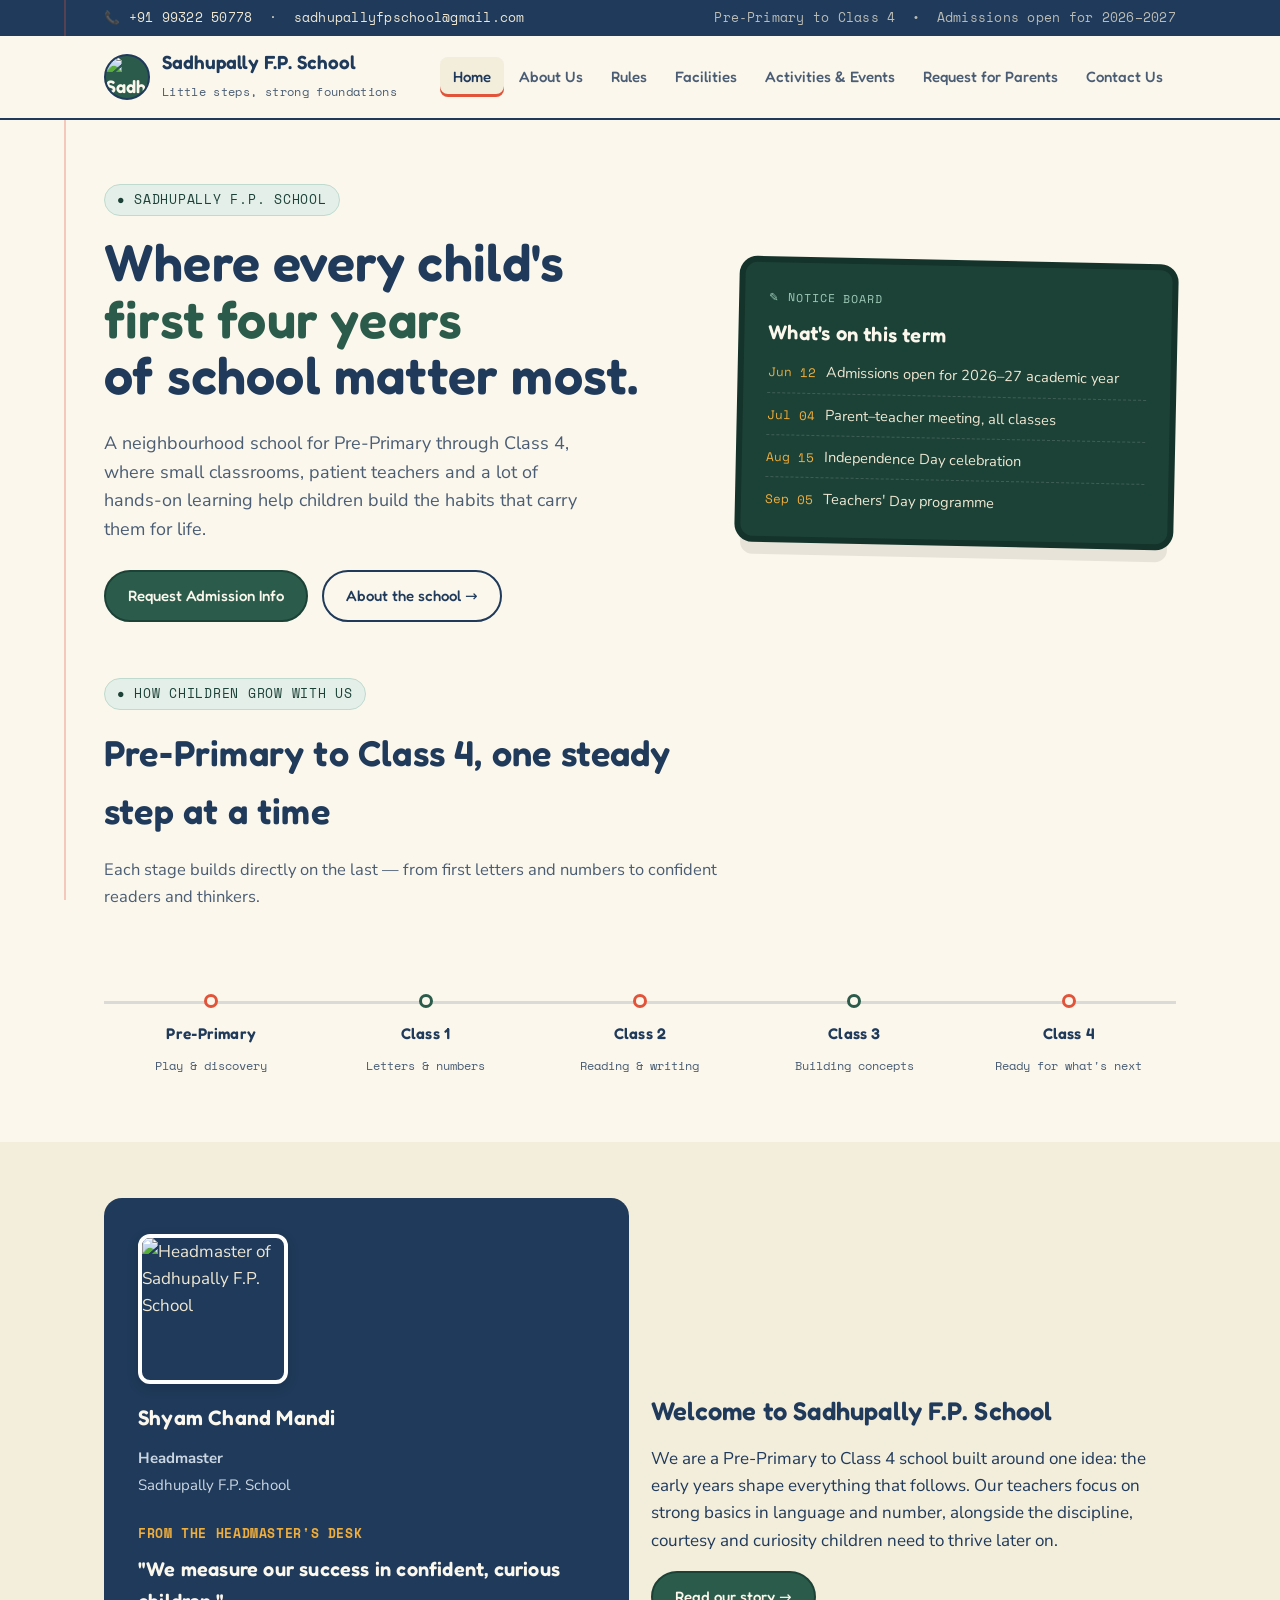
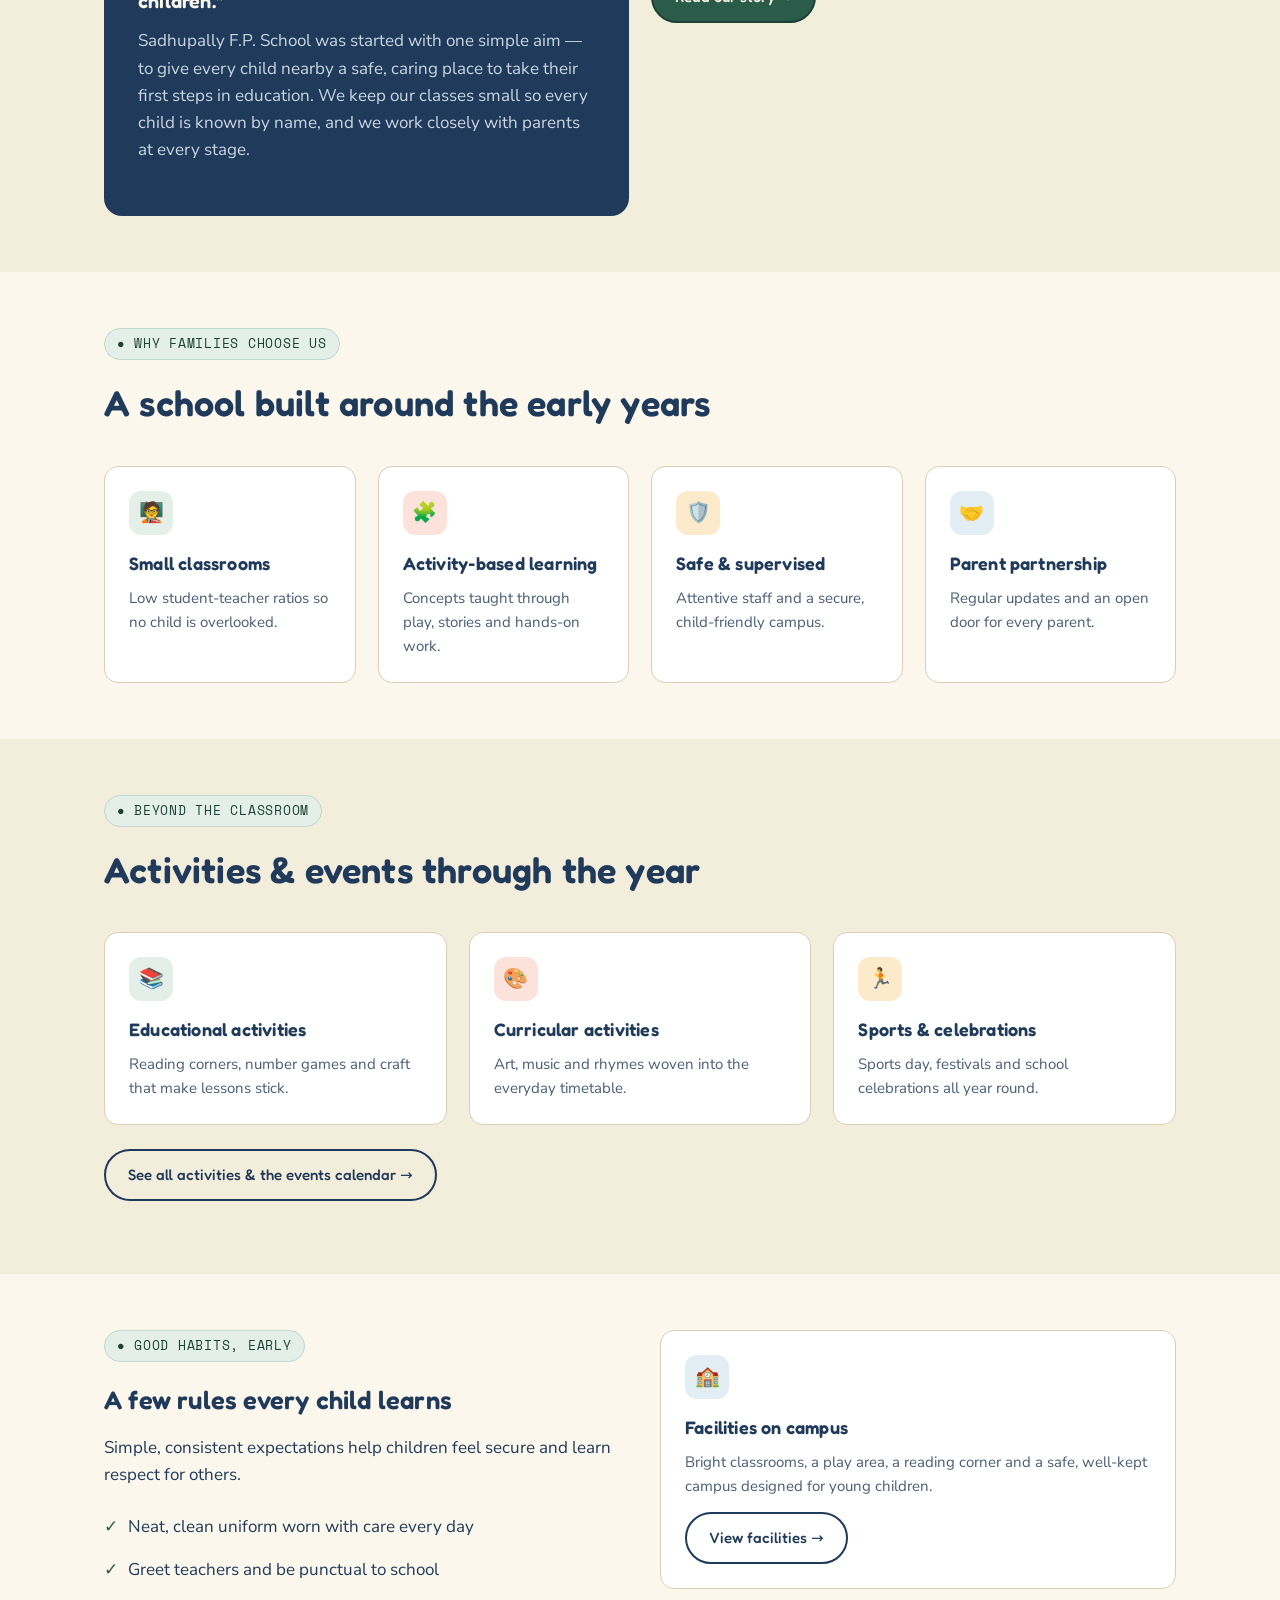
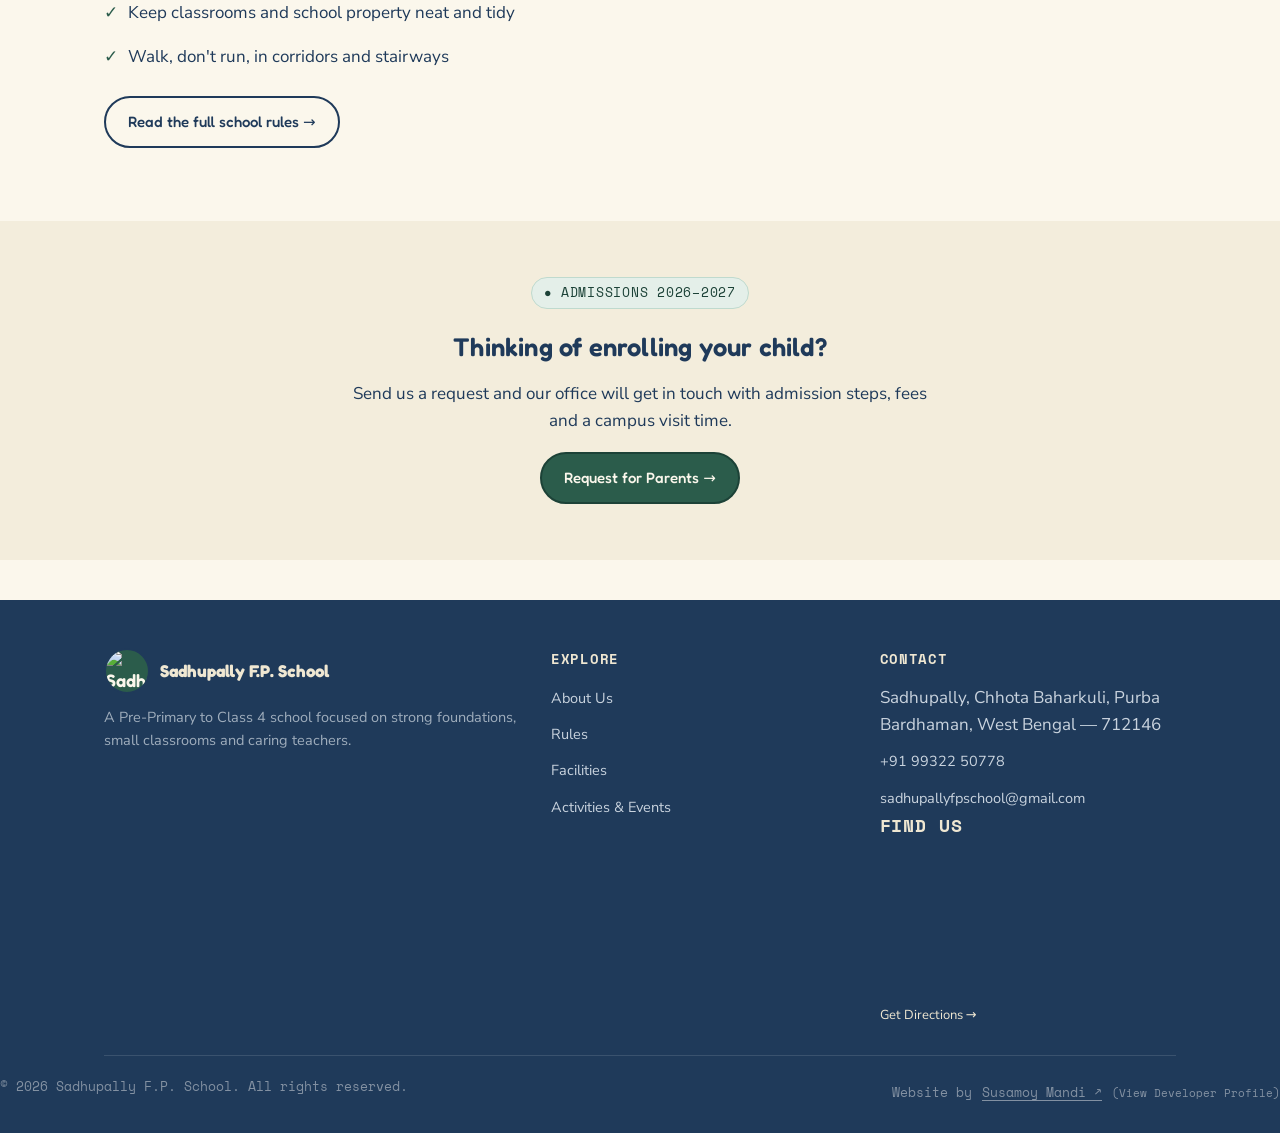
==== index.html @ 1f47fc28 "Update index.html" ====
<!DOCTYPE html>
<html lang="en">
<head>
<meta charset="UTF-8">
<meta name="viewport" content="width=device-width, initial-scale=1.0">
<title>Sadhupally F.P. School — Home</title>
<link rel="icon" href="pic\logo1.jpg" type="image/x-icon">
<meta name="description" content="Sadhupally F.P. School — Pre-Primary to Class 4. A caring neighbourhood school building strong foundations.">
<link rel="preconnect" href="https://fonts.googleapis.com">
<link href="https://fonts.googleapis.com/css2?family=Fredoka:wght@500;600;700&family=Nunito+Sans:wght@400;600;700;800&family=Space+Mono&display=swap" rel="stylesheet">
<link rel="stylesheet" href="style.css">
</head>
<body>

<div class="topbar">
  <div class="container">
    <div>
      <a href="tel:+919932250778">📞 +91 99322 50778</a> &nbsp;·&nbsp;
      <a href="mailto:sadhupallyfpschool@gmail.com">sadhupallyfpschool@gmail.com</a>
    </div>
    <div class="topbar__motto">Pre‑Primary to Class 4 &nbsp;•&nbsp; Admissions open for 2026–2027</div>
  </div>
</div>

<header class="site-header">
  <div class="container">
    <a class="brand" href="index.html">
      <img src="https://i.ibb.co/7cHHKj4/logo1.jpg" alt="Sadhupally F.P. School Logo" class="brand__mark">
      <span>
        <span class="brand__name">Sadhupally F.P. School</span><br>
        <span class="brand__tag">Little steps, strong foundations</span>
      </span>
    </a>
    
<button
  class="nav-toggle"
  aria-label="Toggle menu"
  aria-expanded="false"
  aria-controls="main-nav"
  type="button"
>
  <span></span>
</button>

<nav class="nav" id="main-nav">
  <a href="index.html">Home</a>
  <a href="about.html">About Us</a>
  <a href="rules.html">Rules</a>
  <a href="facilities.html">Facilities</a>
  <a href="activities.html">Activities &amp; Events</a>
  <a href="request.html">Request for Parents</a>
  <a href="contact.html">Contact Us</a>
</nav>

  </div>
</header>

<main>

  <!-- HERO -->
  <section class="hero">
    <div class="container">
      <div>
        <span class="eyebrow">● Sadhupally F.P. School</span>
        <h1>Where every child's<br><em>first four years</em><br>of school matter most.</h1>
        <p class="hero__lede">A neighbourhood school for Pre‑Primary through Class 4, where small classrooms, patient teachers and a lot of hands‑on learning help children build the habits that carry them for life.</p>
        <div class="hero__cta">
          <a class="btn btn-primary" href="request.html">Request Admission Info</a>
          <a class="btn btn-ghost" href="about.html">About the school →</a>
        </div>
      </div>

      <!-- notice board -->
      <div class="hero__board">
        <div class="hero__board__label">✎ Notice Board</div>
        <h3>What's on this term</h3>
        <ul>
          <li><span class="chalk-date">Jun 12</span> Admissions open for 2026–27 academic year</li>
          <li><span class="chalk-date">Jul 04</span> Parent–teacher meeting, all classes</li>
          <li><span class="chalk-date">Aug 15</span> Independence Day celebration</li>
          <li><span class="chalk-date">Sep 05</span> Teachers' Day programme</li>
        </ul>
      </div>
    </div>
  </section>

  <!-- GROWTH PATH -->
  <section class="section" style="padding-top:0;">
    <div class="container">
      <div class="section-head">
        <span class="eyebrow">● How children grow with us</span>
        <h2>Pre‑Primary to Class 4, one steady step at a time</h2>
        <p>Each stage builds directly on the last — from first letters and numbers to confident readers and thinkers.</p>
      </div>
      <div class="growth">
        <div class="growth__rule">
          <div class="growth__stop">
            <div class="growth__mark"></div>
            <h4>Pre‑Primary</h4>
            <span>Play &amp; discovery</span>
          </div>
          <div class="growth__stop">
            <div class="growth__mark"></div>
            <h4>Class 1</h4>
            <span>Letters &amp; numbers</span>
          </div>
          <div class="growth__stop">
            <div class="growth__mark"></div>
            <h4>Class 2</h4>
            <span>Reading &amp; writing</span>
          </div>
          <div class="growth__stop">
            <div class="growth__mark"></div>
            <h4>Class 3</h4>
            <span>Building concepts</span>
          </div>
          <div class="growth__stop">
            <div class="growth__mark"></div>
            <h4>Class 4</h4>
            <span>Ready for what's next</span>
          </div>
        </div>
      </div>
    </div>
  </section>

  
<!-- PRINCIPAL / WELCOME QUOTE -->
<section class="section section-alt">
  <div class="container grid grid-2" style="align-items: center;">

    <!-- HEADMASTER'S DESK -->
    <div class="quote-block">

      <img
        src="pic\headmaster.jpeg"
        alt="Headmaster of Sadhupally F.P. School"
        class="headmaster-photo"
      >

      <div class="headmaster-contact">
        <h3 class="headmaster-name">
          Shyam Chand Mandi
        </h3>

        <p>
          <strong>Headmaster</strong><br>
          Sadhupally F.P. School
        </p>

        <!-- <p>
          <strong>Phone:</strong>
          <a href="tel:+919876543210">
            +91 98765 43210
          </a>
        </p> -->
      </div>

      <span class="role">From the Headmaster's Desk</span>

      <h3>
        "We measure our success in confident, curious children."
      </h3>

      <p>
        Sadhupally F.P. School was started with one simple aim —
        to give every child nearby a safe, caring place to take their
        first steps in education. We keep our classes small so every
        child is known by name, and we work closely with parents at
        every stage.
      </p>

    </div>

    <!-- WELCOME SECTION -->
    <div>
      <h2>Welcome to Sadhupally F.P. School</h2>

      <p>
        We are a Pre-Primary to Class 4 school built around one idea:
        the early years shape everything that follows. Our teachers
        focus on strong basics in language and number, alongside the
        discipline, courtesy and curiosity children need to thrive
        later on.
      </p>

      <a class="btn btn-primary" href="about.html">
        Read our story →
      </a>
    </div>

  </div>
</section>


  <!-- QUICK FEATURES -->
  <section class="section">
    <div class="container">
      <div class="section-head">
        <span class="eyebrow">● Why families choose us</span>
        <h2>A school built around the early years</h2>
      </div>
      <div class="grid grid-4">
        <div class="card tone-chalk">
          <div class="card__icon">🧑‍🏫</div>
          <h3>Small classrooms</h3>
          <p>Low student‑teacher ratios so no child is overlooked.</p>
        </div>
        <div class="card tone-coral">
          <div class="card__icon">🧩</div>
          <h3>Activity‑based learning</h3>
          <p>Concepts taught through play, stories and hands‑on work.</p>
        </div>
        <div class="card tone-sun">
          <div class="card__icon">🛡️</div>
          <h3>Safe &amp; supervised</h3>
          <p>Attentive staff and a secure, child‑friendly campus.</p>
        </div>
        <div class="card tone-sky">
          <div class="card__icon">🤝</div>
          <h3>Parent partnership</h3>
          <p>Regular updates and an open door for every parent.</p>
        </div>
      </div>
    </div>
  </section>

  <!-- ACTIVITIES PREVIEW -->
  <section class="section section-alt">
    <div class="container">
      <div class="section-head">
        <span class="eyebrow">● Beyond the classroom</span>
        <h2>Activities &amp; events through the year</h2>
      </div>
      <div class="grid grid-3">
        <div class="card tone-chalk">
          <div class="card__icon">📚</div>
          <h3>Educational activities</h3>
          <p>Reading corners, number games and craft that make lessons stick.</p>
        </div>
        <div class="card tone-coral">
          <div class="card__icon">🎨</div>
          <h3>Curricular activities</h3>
          <p>Art, music and rhymes woven into the everyday timetable.</p>
        </div>
        <div class="card tone-sun">
          <div class="card__icon">🏃</div>
          <h3>Sports &amp; celebrations</h3>
          <p>Sports day, festivals and school celebrations all year round.</p>
        </div>
      </div>
      <p style="margin-top:24px;"><a class="btn btn-ghost" href="activities.html">See all activities &amp; the events calendar →</a></p>
    </div>
  </section>

  <!-- RULES PREVIEW -->
  <section class="section">
    <div class="container grid grid-2" style="align-items:flex-start; gap:40px;">
      <div>
        <span class="eyebrow">● Good habits, early</span>
        <h2>A few rules every child learns</h2>
        <p>Simple, consistent expectations help children feel secure and learn respect for others.</p>
        <ul class="check-list">
          <li>Neat, clean uniform worn with care every day</li>
          <li>Greet teachers and be punctual to school</li>
          <li>Keep classrooms and school property neat and tidy</li>
          <li>Walk, don't run, in corridors and stairways</li>
        </ul>
        <p style="margin-top:18px;"><a class="btn btn-ghost" href="rules.html">Read the full school rules →</a></p>
      </div>
      <div class="card tone-sky">
        <div class="card__icon">🏫</div>
        <h3>Facilities on campus</h3>
        <p>Bright classrooms, a play area, a reading corner and a safe, well‑kept campus designed for young children.</p>
        <p style="margin-top:14px;"><a class="btn btn-ghost" href="facilities.html">View facilities →</a></p>
      </div>
    </div>
  </section>

  <!-- CTA -->
  <section class="section section-alt">
    <div class="container text-center" style="max-width:640px;">
      <span class="eyebrow">● Admissions 2026–2027</span>
      <h2>Thinking of enrolling your child?</h2>
      <p>Send us a request and our office will get in touch with admission steps, fees and a campus visit time.</p>
      <a class="btn btn-primary" href="request.html">Request for Parents →</a>
    </div>
  </section>

</main>

<footer class="site-footer">
  <div class="container">
    <div class="footer-grid">
      <div>
        <div class="footer-brand">
          <!-- <span class="brand__mark" style="background:#EFE7D2; color:var(--ink);">SF</span> -->
          <img src="https://i.ibb.co/7cHHKj4/logo1.jpg" alt="Sadhupally F.P. School Logo" class="brand__mark">
          <strong style="color:#EFE7D2; font-family:var(--font-display);">Sadhupally F.P. School</strong>
        </div>
        <p>A Pre‑Primary to Class 4 school focused on strong foundations, small classrooms and caring teachers.</p>
      </div>
      <div>
        <h4>Explore</h4>
        <ul>
          <li><a href="about.html">About Us</a></li>
          <li><a href="rules.html">Rules</a></li>
          <li><a href="facilities.html">Facilities</a></li>
          <li><a href="activities.html">Activities &amp; Events</a></li>
        </ul>
      </div>
      <div>
        <h4>Contact</h4>
        <ul>
          <li>Sadhupally, Chhota Baharkuli, Purba Bardhaman, West Bengal — 712146</li>
          <li><a href="tel:+919932250778">+91 99322 50778</a></li>
          <li><a href="mailto:sadhupallyfpschool@gmail.com">sadhupallyfpschool@gmail.com</a></li>
        </ul>
        <!-- SMALL MAP BESIDE CONTACT -->
      <div class="footer-map">
        <h4>Find Us</h4>

        <a
          href="https://www.google.com/maps/search/?api=1&query=Sadhupally%20F.P.%20School%2C%20West%20Bengal%20712146"
          target="_blank"
          rel="noopener noreferrer"
          aria-label="Find Sadhupally F.P. School on Google Maps"
        >
          <iframe
            src="https://maps.google.com/maps?q=Sadhupally%20F.P.%20School%2C%20West%20Bengal%20712146&z=14&output=embed"
            title="Sadhupally F.P. School Map"
            loading="lazy"
            referrerpolicy="no-referrer-when-downgrade">
          </iframe>
        </a>

        <a
          class="map-link"
          href="https://www.google.com/maps/search/?api=1&query=Sadhupally%20F.P.%20School%2C%20West%20Bengal%20712146"
          target="_blank"
          rel="noopener noreferrer">
          Get Directions →
        </a>
      </div>

    </div>
      </div>
    </div>
    <div class="footer-bottom">
  <span>© 2026 Sadhupally F.P. School. All rights reserved.</span>
  <span>
    Website by
    <a href="https://g.dev/susamoymandi"
       target="_blank"
       rel="noopener noreferrer">
      Susamoy Mandi ↗
    </a>
    <small>(View Developer Profile)</small>
  </span>
</div>
  </div>
</footer>

<script src="script.js"></script>
</body>
</html>
---- style.css ----
/* ============================================================
   SADHUPALLY F.P. SCHOOL — design tokens
   Concept: the school exercise book. Warm paper, red margin
   rule, fountain-pen ink navy, chalkboard green for emphasis,
   pencil-crayon accents (coral / sunshine / sky) used sparingly
   like a teacher's markings on a page.
   ============================================================ */

:root{
  --paper:      #FBF7EC;
  --paper-2:    #F3EDDC;
  --ink:        #1F3A5A;
  --ink-soft:   #4A5D74;
  --chalk:      #2B5C4B;
  --chalk-dark: #1C4237;
  --coral:      #E2543A;
  --sun:        #F0AE3C;
  --sky:        #6FA9C7;
  --line:       #D8CFB6;
  --white:      #FFFFFF;

  --font-display: 'Fredoka', system-ui, sans-serif;
  --font-body:    'Nunito Sans', system-ui, sans-serif;
  --font-mono:    'Space Mono', 'Courier New', monospace;

  --radius: 14px;
  --margin-rule: 64px; /* red margin line offset, desktop */
  --max: 1120px;
}

*{ box-sizing:border-box; }
html{ scroll-behavior:smooth; }
body{
  margin:0;
  background:var(--paper);
  color:var(--ink);
  font-family:var(--font-body);
  font-size:17px;
  line-height:1.6;
  -webkit-font-smoothing:antialiased;
}
img{ max-width:100%; display:block; }
a{ color:inherit; text-decoration:none; }
ul{ margin:0; padding:0; list-style:none; }
h1,h2,h3,h4{
  font-family:var(--font-display);
  font-weight:600;
  color:var(--ink);
  margin:0 0 .5em;
  letter-spacing:.2px;
}
p{ margin:0 0 1em; }
.container{
  max-width:var(--max);
  margin:0 auto;
  padding:0 24px;
}

/* focus visibility */
a:focus-visible, button:focus-visible, input:focus-visible, textarea:focus-visible, select:focus-visible{
  outline:3px solid var(--sun);
  outline-offset:2px;
}

@media (prefers-reduced-motion: reduce){
  *{ animation-duration:.001ms !important; transition-duration:.001ms !important; scroll-behavior:auto !important; }
}

/* ============================================================
   Notebook page texture — faint ruled lines + red margin rule.
   Applied to <body> so it runs the full page height.
   ============================================================ */
body{
  background-image:
    linear-gradient(var(--paper) 0, var(--paper) 100%),
    repeating-linear-gradient(
      to bottom,
      transparent 0,
      transparent 37px,
      rgba(31,58,90,.055) 38px
    );
  background-attachment:fixed;
}
body::before{
  content:"";
  position:fixed;
  top:0; bottom:0;
  left:var(--margin-rule);
  width:1.5px;
  background:rgba(226,84,58,.28);
  z-index:0;
  pointer-events:none;
}
@media (max-width:720px){
  body::before{ display:none; }
}

/* ============================================================
   Topbar + Header
   ============================================================ */
.topbar{
  background:var(--ink);
  color:#EFE7D2;
  font-family:var(--font-mono);
  font-size:12.5px;
  letter-spacing:.02em;
}
.topbar .container{
  display:flex;
  justify-content:space-between;
  align-items:center;
  padding-top:8px;
  padding-bottom:8px;
  flex-wrap:wrap;
  gap:6px;
}
.topbar a{ color:#EFE7D2; }
.topbar a:hover{ color:var(--sun); }
.topbar__motto{ opacity:.75; }

.site-header{
  background:var(--paper);
  border-bottom:2px solid var(--ink);
  position:sticky;
  top:0;
  z-index:50;
}
.site-header .container{
  display:flex;
  align-items:center;
  justify-content:space-between;
  padding-top:14px;
  padding-bottom:14px;
}
.brand{
  display:flex;
  align-items:center;
  gap:12px;
}
.brand__mark{
  width:46px; height:46px;
  border-radius:50%;
  background:var(--chalk);
  color:var(--paper);
  display:flex;
  align-items:center;
  justify-content:center;
  font-family:var(--font-display);
  font-weight:600;
  font-size:18px;
  flex-shrink:0;
  border:2px solid var(--ink);
}
.brand__name{
  font-family:var(--font-display);
  font-weight:600;
  font-size:19px;
  line-height:1.1;
  color:var(--ink);
}
.brand__tag{
  font-family:var(--font-mono);
  font-size:11.5px;
  color:var(--ink-soft);
  letter-spacing:.03em;
}

.nav{
  display:flex;
  align-items:center;
  gap:2px;
}
.nav a{
  font-family:var(--font-display);
  font-size:15px;
  font-weight:500;
  padding:8px 13px;
  border-radius:8px;
  color:var(--ink-soft);
}
.nav a:hover{ background:var(--paper-2); color:var(--ink); }
.nav a.is-active{
  color:var(--ink);
  background:var(--paper-2);
  box-shadow:inset 0 -3px 0 var(--coral);
}

.nav-toggle{
  display:none;
  background:none;
  border:2px solid var(--ink);
  border-radius:8px;
  width:42px; height:38px;
  cursor:pointer;
  position:relative;
}
.nav-toggle span, .nav-toggle span::before, .nav-toggle span::after{
  content:"";
  position:absolute;
  left:9px; right:9px;
  height:2px;
  background:var(--ink);
}
.nav-toggle span{ top:18px; }
.nav-toggle span::before{ top:-7px; }
.nav-toggle span::after{ top:7px; }

@media (max-width:960px){
  .nav-toggle{ display:block; }
  .nav{
    display:none;
    position:absolute;
    top:100%; left:0; right:0;
    background:var(--paper);
    border-bottom:2px solid var(--ink);
    flex-direction:column;
    align-items:stretch;
    padding:8px 20px 16px;
  }
  .nav.open{ display:flex; }
  .nav a{ padding:12px 8px; border-bottom:1px dashed var(--line); border-radius:0; }
  .nav a.is-active{ box-shadow:none; border-left:4px solid var(--coral); padding-left:10px; }
}

/* ============================================================
   Buttons
   ============================================================ */
.btn{
  display:inline-flex;
  align-items:center;
  gap:8px;
  font-family:var(--font-display);
  font-weight:500;
  font-size:15px;
  padding:12px 22px;
  border-radius:999px;
  border:2px solid var(--ink);
  cursor:pointer;
  transition:transform .15s ease;
}
.btn:hover{ transform:translateY(-2px); }
.btn-primary{ background:var(--chalk); color:var(--paper); border-color:var(--chalk-dark); }
.btn-primary:hover{ background:var(--chalk-dark); }
.btn-ghost{ background:transparent; color:var(--ink); }
.btn-ghost:hover{ background:var(--paper-2); }
.btn-coral{ background:var(--coral); color:var(--white); border-color:#B93F29; }

/* ============================================================
   Hero
   ============================================================ */
.hero{
  position:relative;
  padding:64px 0 56px;
  overflow:hidden;
}
.hero .container{
  display:grid;
  grid-template-columns:1.15fr .85fr;
  gap:40px;
  align-items:center;
  position:relative;
  z-index:1;
}
.eyebrow{
  display:inline-flex;
  align-items:center;
  gap:8px;
  font-family:var(--font-mono);
  font-size:12.5px;
  letter-spacing:.06em;
  text-transform:uppercase;
  color:var(--chalk-dark);
  background:#E4EFE9;
  border:1px solid #BFDACE;
  padding:5px 12px;
  border-radius:999px;
  margin-bottom:18px;
}
.hero h1{
  font-size:clamp(32px, 4.4vw, 52px);
  line-height:1.08;
}
.hero h1 em{
  font-style:normal;
  color:var(--chalk);
  position:relative;
}
.hero__lede{
  font-size:18px;
  color:var(--ink-soft);
  max-width:46ch;
}
.hero__cta{ display:flex; gap:14px; margin-top:26px; flex-wrap:wrap; }

.hero__board{
  background:var(--chalk-dark);
  border-radius:18px;
  padding:26px 24px;
  color:#EFE7D2;
  border:6px solid #14332A;
  box-shadow:0 18px 0 -6px rgba(0,0,0,.08);
  transform:rotate(1.2deg);
}
.hero__board__label{
  font-family:var(--font-mono);
  font-size:11.5px;
  letter-spacing:.08em;
  text-transform:uppercase;
  color:#9FC9B7;
  margin-bottom:10px;
}
.hero__board h3{
  color:#FBF7EC;
  font-size:20px;
  margin-bottom:12px;
}
.hero__board ul{ display:flex; flex-direction:column; gap:10px; }
.hero__board li{
  display:flex;
  gap:10px;
  font-size:14.5px;
  align-items:baseline;
  border-bottom:1px dashed rgba(255,255,255,.15);
  padding-bottom:8px;
}
.hero__board li:last-child{ border-bottom:none; padding-bottom:0; }
.hero__board .chalk-date{
  font-family:var(--font-mono);
  color:var(--sun);
  flex-shrink:0;
  font-size:12.5px;
}

@media (max-width:860px){
  .hero .container{ grid-template-columns:1fr; }
  .hero__board{ transform:none; }
}

/* ============================================================
   Section scaffolding
   ============================================================ */
.section{ padding:56px 0; }
.section-alt{ background:var(--paper-2); }
.section-head{ max-width:640px; margin-bottom:34px; }
.section-head .eyebrow{ margin-bottom:14px; }
.section-head h2{ font-size:clamp(26px,3vw,36px); }
.section-head p{ color:var(--ink-soft); font-size:16.5px; }

/* Page header (interior pages) */
.page-hero{
  padding:44px 0 36px;
  border-bottom:1px dashed var(--line);
}
.page-hero .eyebrow{ margin-bottom:12px; }
.page-hero h1{ font-size:clamp(28px,4vw,42px); }
.page-hero p{ color:var(--ink-soft); max-width:60ch; font-size:17px; }
.breadcrumb{
  font-family:var(--font-mono);
  font-size:12px;
  color:var(--ink-soft);
  margin-bottom:14px;
}
.breadcrumb a{ color:var(--chalk-dark); }

/* ============================================================
   Cards / grids
   ============================================================ */
.grid{ display:grid; gap:22px; }
.grid-3{ grid-template-columns:repeat(3,1fr); }
.grid-2{ grid-template-columns:repeat(2,1fr); }
.grid-4{ grid-template-columns:repeat(4,1fr); }
@media (max-width:860px){
  .grid-3, .grid-4{ grid-template-columns:repeat(2,1fr); }
}
@media (max-width:600px){
  .grid-2, .grid-3, .grid-4{ grid-template-columns:1fr; }
}

.card{
  background:var(--white);
  border:1.5px solid var(--line);
  border-radius:var(--radius);
  padding:24px;
  transition:transform .18s ease, box-shadow .18s ease;
}
.card:hover{ transform:translateY(-4px); box-shadow:0 14px 26px -18px rgba(31,58,90,.4); }
.card__icon{
  width:44px; height:44px;
  border-radius:12px;
  display:flex; align-items:center; justify-content:center;
  margin-bottom:14px;
  font-size:20px;
}
.card h3{ font-size:18px; margin-bottom:8px; }
.card p{ color:var(--ink-soft); font-size:15px; margin-bottom:0; }

.tone-chalk .card__icon{ background:#E4EFE9; }
.tone-coral .card__icon{ background:#FBE3DC; }
.tone-sun .card__icon{ background:#FCEACB; }
.tone-sky .card__icon{ background:#E2EEF3; }

/* ============================================================
   Growth path — signature homepage element.
   A left-to-right progression: Pre-Primary -> Class 1-4,
   drawn as marks on a measuring wall (real content: the
   school's actual age groups, not a generic numbered step).
   ============================================================ */
.growth{
  position:relative;
  padding:38px 0 8px;
}
.growth__rule{
  position:relative;
  display:grid;
  grid-template-columns:repeat(5,1fr);
  gap:0;
}
.growth__rule::before{
  content:"";
  position:absolute;
  left:0; right:0; top:19px;
  height:3px;
  background:var(--ink);
  opacity:.15;
}
.growth__stop{
  position:relative;
  text-align:center;
  padding-top:0;
}
.growth__mark{
  width:14px; height:14px;
  border-radius:50%;
  background:var(--paper);
  border:3px solid var(--chalk);
  margin:12px auto 14px;
  position:relative;
  z-index:1;
}
.growth__stop:nth-child(odd) .growth__mark{ border-color:var(--coral); }
.growth__stop h4{
  font-size:15.5px;
  margin-bottom:4px;
}
.growth__stop span{
  font-family:var(--font-mono);
  font-size:12px;
  color:var(--ink-soft);
}
@media (max-width:760px){
  .growth__rule{ grid-template-columns:1fr; gap:22px; }
  .growth__rule::before{ left:19px; right:auto; top:0; bottom:0; width:3px; height:auto; }
  .growth__stop{ text-align:left; padding-left:44px; }
  .growth__mark{ position:absolute; left:13px; top:2px; margin:0; }
}

/* ============================================================
   Notice / list styles (rules page etc.)
   ============================================================ */
.rule-list{ counter-reset:rule; display:flex; flex-direction:column; gap:0; }
.rule-list li{
  counter-increment:rule;
  display:flex;
  gap:16px;
  padding:16px 0;
  border-bottom:1px dashed var(--line);
  align-items:flex-start;
}
.rule-list li:first-child{ padding-top:0; }
.rule-list li::before{
  content:counter(rule);
  font-family:var(--font-mono);
  font-weight:700;
  color:var(--coral);
  background:#FBE3DC;
  width:30px; height:30px;
  border-radius:8px;
  display:flex; align-items:center; justify-content:center;
  flex-shrink:0;
  font-size:14px;
}
.rule-list p{ margin:0; padding-top:3px; }

.check-list li{
  display:flex; gap:10px; padding:8px 0; align-items:flex-start;
}
.check-list li::before{
  content:"✓";
  color:var(--chalk);
  font-weight:700;
  flex-shrink:0;
}

/* ============================================================
   Quote / principal desk block
   ============================================================ */
.quote-block{
  background:var(--ink);
  color:#EFE7D2;
  border-radius:18px;
  padding:36px 34px;
  position:relative;
}
.quote-block h3{ color:#FBF7EC; }
.quote-block p{ color:#CBD6E2; }
.quote-block .role{
  font-family:var(--font-mono);
  font-size:12.5px;
  color:var(--sun);
  letter-spacing:.05em;
  text-transform:uppercase;
}

/* ============================================================
   Facilities gallery — "photo corner" tiles
   ============================================================ */
.tile{
  border:1.5px solid var(--line);
  background:var(--white);
  border-radius:12px;
  padding:10px 10px 14px;
}
.tile__img{
  aspect-ratio:4/3;
  border-radius:8px;
  display:flex; align-items:center; justify-content:center;
  font-size:30px;
  margin-bottom:10px;
}
.tile h4{ font-size:15px; margin:0 0 2px; padding:0 4px; }
.tile p{ font-size:13.5px; color:var(--ink-soft); margin:0; padding:0 4px; }

/* ============================================================
   Forms (Request for Parents / Contact)
   ============================================================ */
.form-card{
  background:var(--white);
  border:1.5px solid var(--line);
  border-radius:var(--radius);
  padding:30px;
}
.form-row{ display:grid; grid-template-columns:1fr 1fr; gap:16px; }
@media (max-width:600px){ .form-row{ grid-template-columns:1fr; } }
label{
  display:block;
  font-family:var(--font-mono);
  font-size:12.5px;
  text-transform:uppercase;
  letter-spacing:.04em;
  color:var(--ink-soft);
  margin-bottom:6px;
  margin-top:16px;
}
input, select, textarea{
  width:100%;
  font-family:var(--font-body);
  font-size:15.5px;
  padding:11px 13px;
  border:1.5px solid var(--line);
  border-radius:10px;
  background:var(--paper);
  color:var(--ink);
}
input:focus, select:focus, textarea:focus{ border-color:var(--chalk); }
textarea{ resize:vertical; min-height:110px; }
.form-note{
  font-size:13px;
  color:var(--ink-soft);
  margin-top:16px;
}
.form-success{
  display:none;
  background:#E4EFE9;
  border:1.5px solid #BFDACE;
  color:var(--chalk-dark);
  padding:14px 16px;
  border-radius:10px;
  font-size:14.5px;
  margin-top:18px;
}
.form-success.is-visible{ display:block; }

/* ============================================================
   Contact strip / info cards
   ============================================================ */
.info-strip{ display:grid; grid-template-columns:repeat(3,1fr); gap:20px; }
@media (max-width:760px){ .info-strip{ grid-template-columns:1fr; } }
.info-strip .card{ text-align:left; }

.map-frame{
  border-radius:var(--radius);
  overflow:hidden;
  border:1.5px solid var(--line);
  height:340px;
}
.map-frame iframe{ width:100%; height:100%; border:0; }

/* ============================================================
   Footer
   ============================================================ */
.site-footer{
  background:var(--ink);
  color:#C9D3DE;
  padding:48px 0 24px;
  margin-top:40px;
}
.site-footer a:hover{ color:var(--sun); }
.footer-grid{
  display:grid;
  grid-template-columns:1.4fr 1fr 1fr;
  gap:32px;
  padding-bottom:28px;
  border-bottom:1px solid rgba(255,255,255,.12);
}
@media (max-width:760px){ .footer-grid{ grid-template-columns:1fr; } }
.footer-grid h4{
  color:#EFE7D2;
  font-size:14px;
  font-family:var(--font-mono);
  text-transform:uppercase;
  letter-spacing:.05em;
  margin-bottom:14px;
}
.footer-grid p{ color:#9FADBC; font-size:14.5px; }
.footer-grid ul{ display:flex; flex-direction:column; gap:9px; }
.footer-grid li a{ font-size:14.5px; color:#C9D3DE; }
.footer-brand{ display:flex; align-items:center; gap:10px; margin-bottom:12px; }
.footer-bottom{
  padding-top:20px;
  display:flex;
  justify-content:space-between;
  flex-wrap:wrap;
  gap:8px;
  font-size:13px;
  color:#8391A2;
  font-family:var(--font-mono);
}

/* Utility */
.mt-0{ margin-top:0; }
.text-center{ text-align:center; margin-left:auto; margin-right:auto; }

/* headmaster*/

/* HEADMASTER PHOTO */
.headmaster-photo {
  width: 130px;
  height: 130px;
  object-fit: cover;
  object-position: center;
  border-radius: 50%;
  border: 4px solid #ffffff;
  box-shadow: 0 4px 12px rgba(0, 0, 0, 0.15);
  margin-bottom: 15px;
  display: block;
}

/* HEADMASTER CONTACT DETAILS */
.headmaster-contact {
  font-size: 15px;
  line-height: 1.8;
  margin-bottom: 20px;
  color: #444444;
}

.headmaster-name {
  margin: 0 0 8px;
  font-size: 21px;
  color: #173b57;
}

.headmaster-contact p {
  margin: 5px 0;
}

.headmaster-contact a {
  color: #1769aa;
  text-decoration: none;
  font-weight: 600;
}

.headmaster-contact a:hover {
  text-decoration: underline;
}

/* HEADMASTER'S DESK */
.quote-block .role {
  display: inline-block;
  margin-bottom: 10px;
  font-weight: 600;
}

.headmaster-photo {
  width: 150px;
  height: 150px;
  object-fit: cover;
  object-position: center;
  border-radius: 12px;
  border: 4px solid #ffffff;
  box-shadow: 0 4px 12px rgba(0, 0, 0, 0.15);
  margin-bottom: 15px;
  display: block;
}

/* google maps */

/* FOUR-COLUMN FOOTER */
.footer-grid-4 {
  display: grid;
  grid-template-columns: 1.15fr 0.7fr 1.3fr 1fr;
  gap: 24px;
  align-items: start;
}

/* COMPACT MAP */
.footer-map {
  margin: 0;
  padding: 0;
  border: 0;
  min-width: 0;
}

.footer-map h4 {
  color: #EFE7D2;
  margin: 0 0 12px;
  font-size: 18px;
}

.footer-map iframe {
  display: block;
  width: 100%;
  height: 145px;
  border: 0;
  border-radius: 8px;
}

/* MAP LINK */
.footer-map .map-link {
  display: inline-block;
  margin-top: 8px;
  font-size: 13px;
  color: #EFE7D2;
  text-decoration: none;
}

.footer-map .map-link:hover {
  text-decoration: underline;
}

/* TABLET */
@media (max-width: 900px) {
  .footer-grid-4 {
    grid-template-columns: repeat(2, minmax(0, 1fr));
    gap: 28px;
  }
}

/* MOBILE */
@media (max-width: 520px) {
  .footer-grid-4 {
    grid-template-columns: 1fr;
    gap: 24px;
  }

  .footer-map iframe {
    height: 180px;
  }
}



/* ========================================
   HAMBURGER MENU BUTTON
======================================== */

.nav-toggle {
  display: none;
  width: 44px;
  height: 44px;
  padding: 0;
  position: relative;
  align-items: center;
  justify-content: center;
  flex-shrink: 0;
  border: none;
  background: transparent;
  color: inherit;
  cursor: pointer;
  z-index: 1002;
}

/* THREE HAMBURGER LINES */

.nav-toggle span,
.nav-toggle span::before,
.nav-toggle span::after {
  position: absolute;
  display: block;
  width: 26px;
  height: 3px;
  background-color: currentColor;
  border-radius: 3px;
  transition:
    transform 0.35s ease,
    background-color 0.25s ease;
}

.nav-toggle span::before,
.nav-toggle span::after {
  content: "";
  left: 0;
}

.nav-toggle span::before {
  transform: translateY(-8px);
}

.nav-toggle span::after {
  transform: translateY(8px);
}

/* ANIMATE INTO CLOSE ICON */

.nav-toggle.active span {
  background-color: transparent;
}

.nav-toggle.active span::before {
  transform: rotate(45deg);
}

.nav-toggle.active span::after {
  transform: rotate(-45deg);
}

/* ========================================
   DESKTOP NAVIGATION
======================================== */

@media (min-width: 769px) {
  .site-header .nav-toggle {
    display: none !important;
  }

  .site-header .nav {
    display: flex !important;
    position: static;
    max-height: none;
    padding: 0;
    opacity: 1;
    visibility: visible;
    transform: none;
    overflow: visible;
  }
}

/* ========================================
   MOBILE HAMBURGER & NAVIGATION
======================================== */

@media (max-width: 768px) {
  .site-header {
    position: relative;
    z-index: 1000;
    overflow: visible;
  }

  .site-header .container {
    position: relative;
    overflow: visible;
  }

  .site-header .nav-toggle {
    display: inline-flex;
    visibility: visible;
    opacity: 1;
  }

  .site-header .nav {
    display: flex;
    flex-direction: column;
    gap: 0;
    position: absolute;
    top: 100%;
    left: 0;
    right: 0;
    width: 100%;
    box-sizing: border-box;
    padding: 0 20px;
    max-height: 0;
    overflow: hidden;
    background: var(--ink, #173b57);
    opacity: 0;
    visibility: hidden;
    transform: translateY(-10px);
    z-index: 1001;
    transition:
      max-height 0.4s ease,
      opacity 0.3s ease,
      transform 0.3s ease,
      padding 0.3s ease,
      visibility 0.3s ease;
  }

  .site-header .nav.open {
    max-height: 80vh;
    padding: 12px 20px;
    overflow-y: auto;
    opacity: 1;
    visibility: visible;
    transform: translateY(0);
  }

  .site-header .nav a {
    display: block;
    padding: 12px 8px;
  }
}

/* ========================================
   ACCESSIBILITY
======================================== */

@media (prefers-reduced-motion: reduce) {
  .nav-toggle span,
  .nav-toggle span::before,
  .nav-toggle span::after,
  .site-header .nav {
    transition: none !important;
  }
}


/* MOBILE: SHOW HAMBURGER, HIDE MENU UNTIL CLICKED */
@media (max-width: 768px) {
  .nav-toggle {
    display: flex;
    color: inherit;
  }

  .nav {
    display: flex;
    flex-direction: column;
    position: absolute;
    top: 100%;
    left: 0;
    right: 0;
    width: 100%;
    box-sizing: border-box;
    max-height: 0;
    padding: 0 20px;
    overflow: hidden;
    opacity: 0;
    visibility: hidden;
    transform: translateY(-10px);
    transition:
      max-height 0.4s ease,
      opacity 0.3s ease,
      transform 0.3s ease,
      padding 0.3s ease,
      visibility 0.3s ease;
    z-index: 1000;
  }

  .nav.open {
    max-height: 80vh;
    padding: 12px 20px;
    overflow-y: auto;
    opacity: 1;
    visibility: visible;
    transform: translateY(0);
  }
}


/* slider styles */

.gallery { position: relative; }

.gallery__track {
  display: flex;
  gap: 16px;
  overflow-x: auto;
  scroll-snap-type: x mandatory;
  scroll-behavior: smooth;
  scrollbar-width: none;
}
.gallery__track::-webkit-scrollbar { display: none; }

.gallery__slide {
  flex: 0 0 calc((100% - 32px) / 3);
  scroll-snap-align: start;
  margin: 0;
  border-radius: 16px;
  overflow: hidden;
  background: #fff;
  box-shadow: 0 4px 14px rgba(0, 0, 0, 0.08);
}
.gallery__slide img {
  display: block;
  width: 100%;
  aspect-ratio: 4 / 3;
  object-fit: cover;
}
.gallery__slide figcaption {
  padding: 10px 14px;
  font-weight: 700;
  font-size: 15px;
}

.gallery__btn {
  position: absolute;
  top: 50%;
  transform: translateY(-50%);
  z-index: 2;
  width: 42px;
  height: 42px;
  border: 0;
  border-radius: 50%;
  background: #fff;
  color: #222;
  font-size: 26px;
  line-height: 1;
  cursor: pointer;
  box-shadow: 0 2px 10px rgba(0, 0, 0, 0.2);
}
.gallery__btn--prev { left: -10px; }
.gallery__btn--next { right: -10px; }
.gallery__btn:hover { background: #f4f4f4; }

@media (max-width: 900px) {
  .gallery__slide { flex-basis: calc((100% - 16px) / 2); }
}
@media (max-width: 600px) {
  .gallery__slide { flex-basis: 100%; }
  .gallery__btn--prev { left: 4px; }
  .gallery__btn--next { right: 4px; }
}

/* footer credit*/

.footer-bottom a {
  display: inline-block;
  padding: 6px 2px;
  color: inherit;
  text-decoration: underline;
  text-underline-offset: 3px;
}
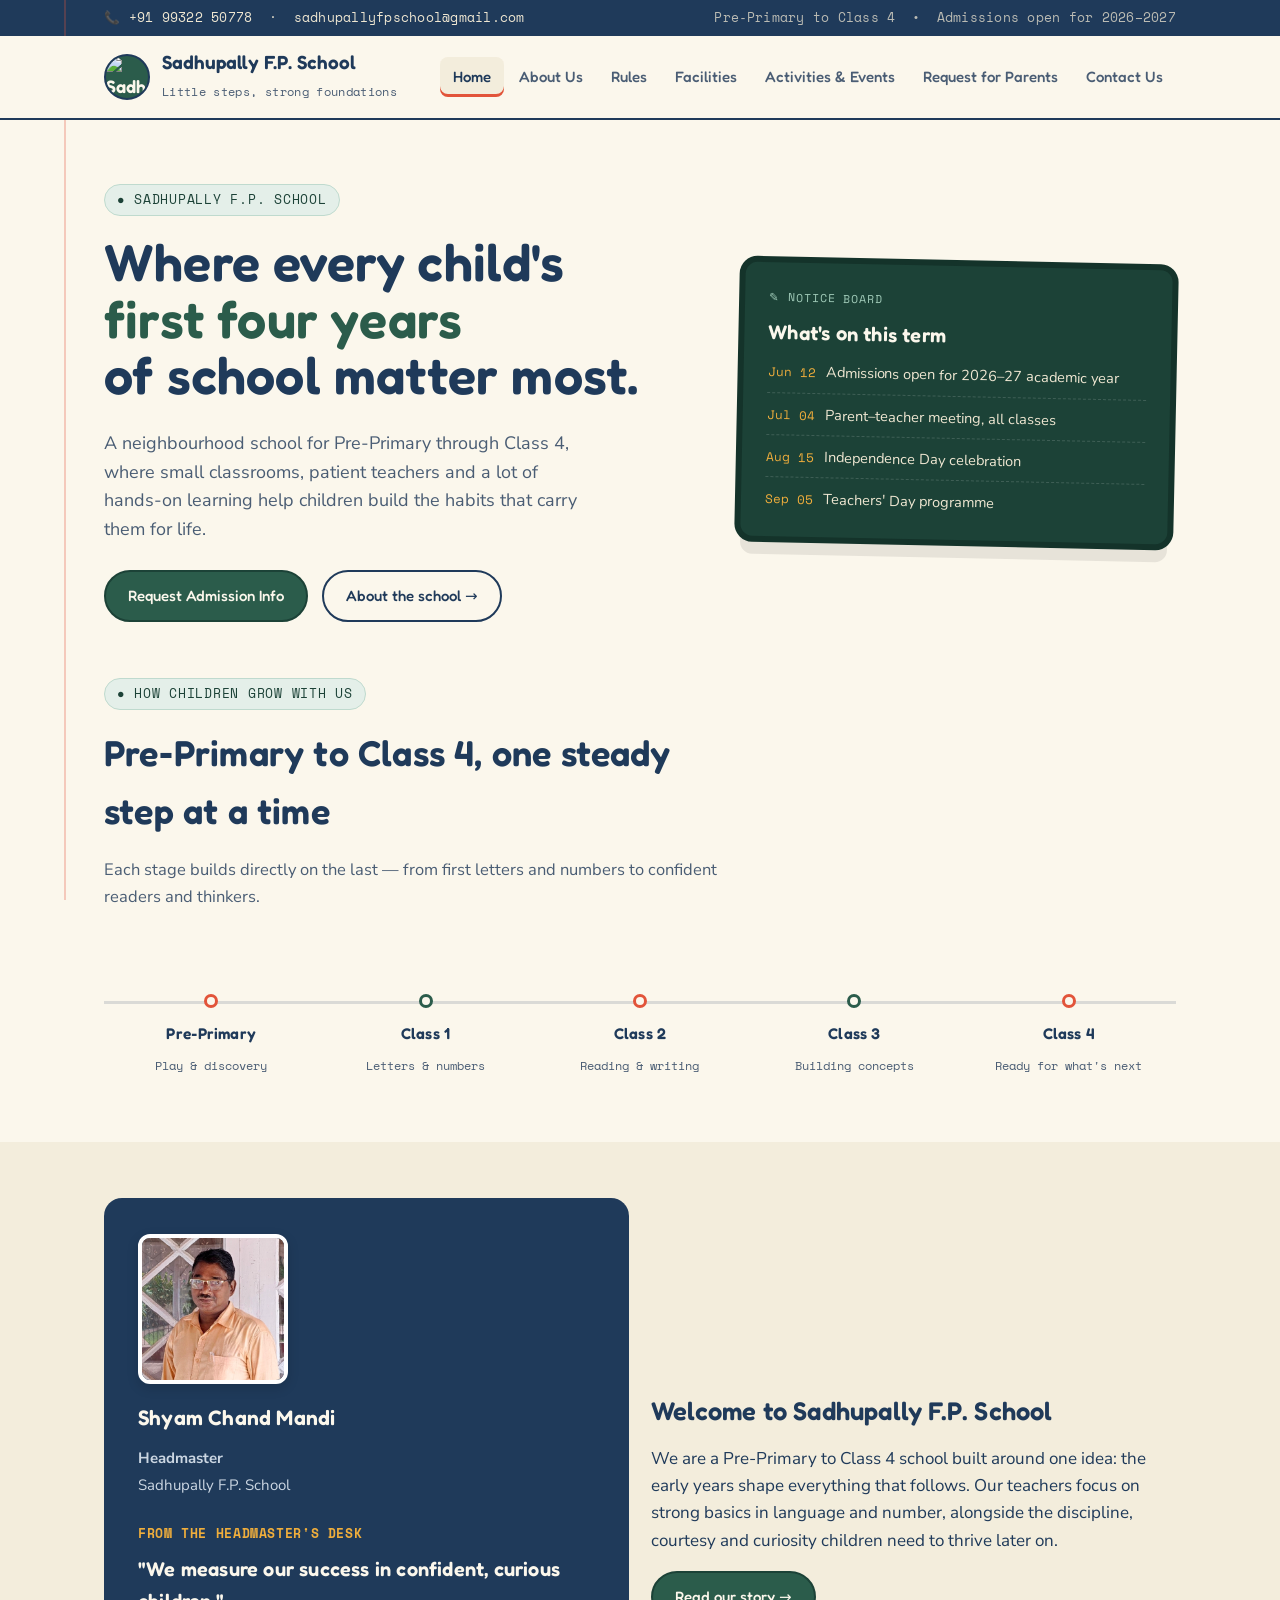
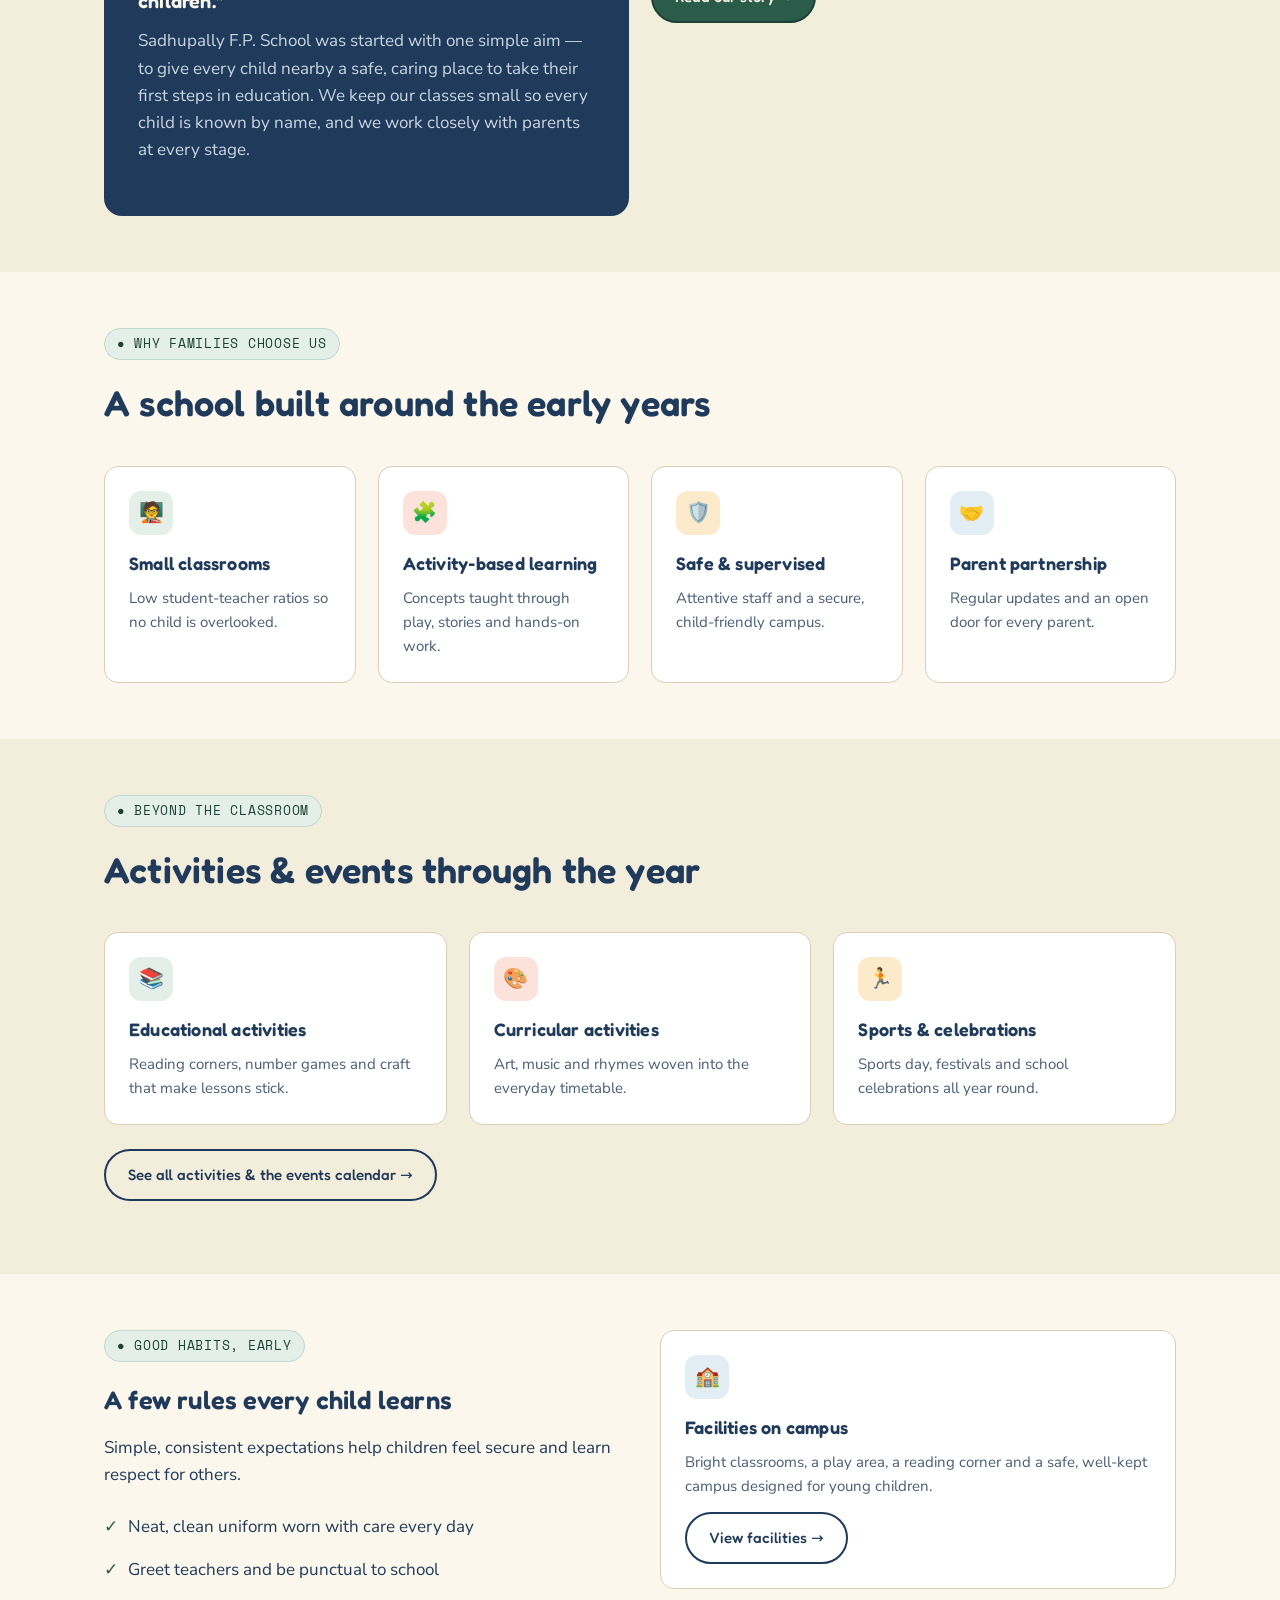
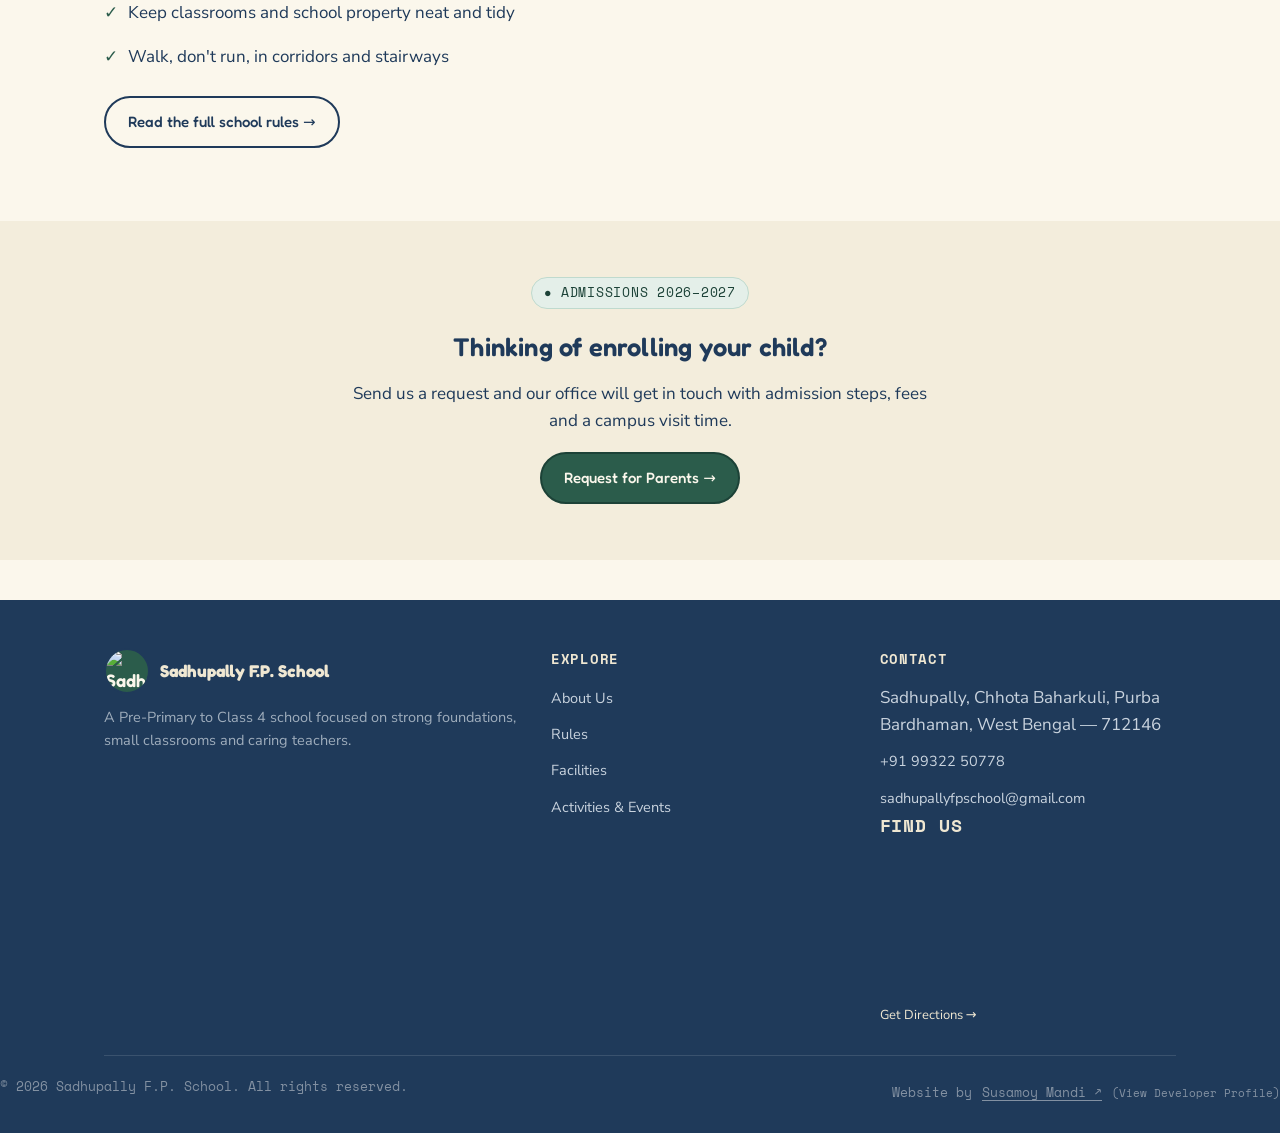
==== commit 696393ad: "Update index.html" ====
--- a/index.html
+++ b/index.html
@@ -133,7 +133,7 @@
     <div class="quote-block">
 
       <img
-        src="pic\headmaster.jpeg"
+        src="pic\Headmaster.jpeg"
         alt="Headmaster of Sadhupally F.P. School"
         class="headmaster-photo"
       >
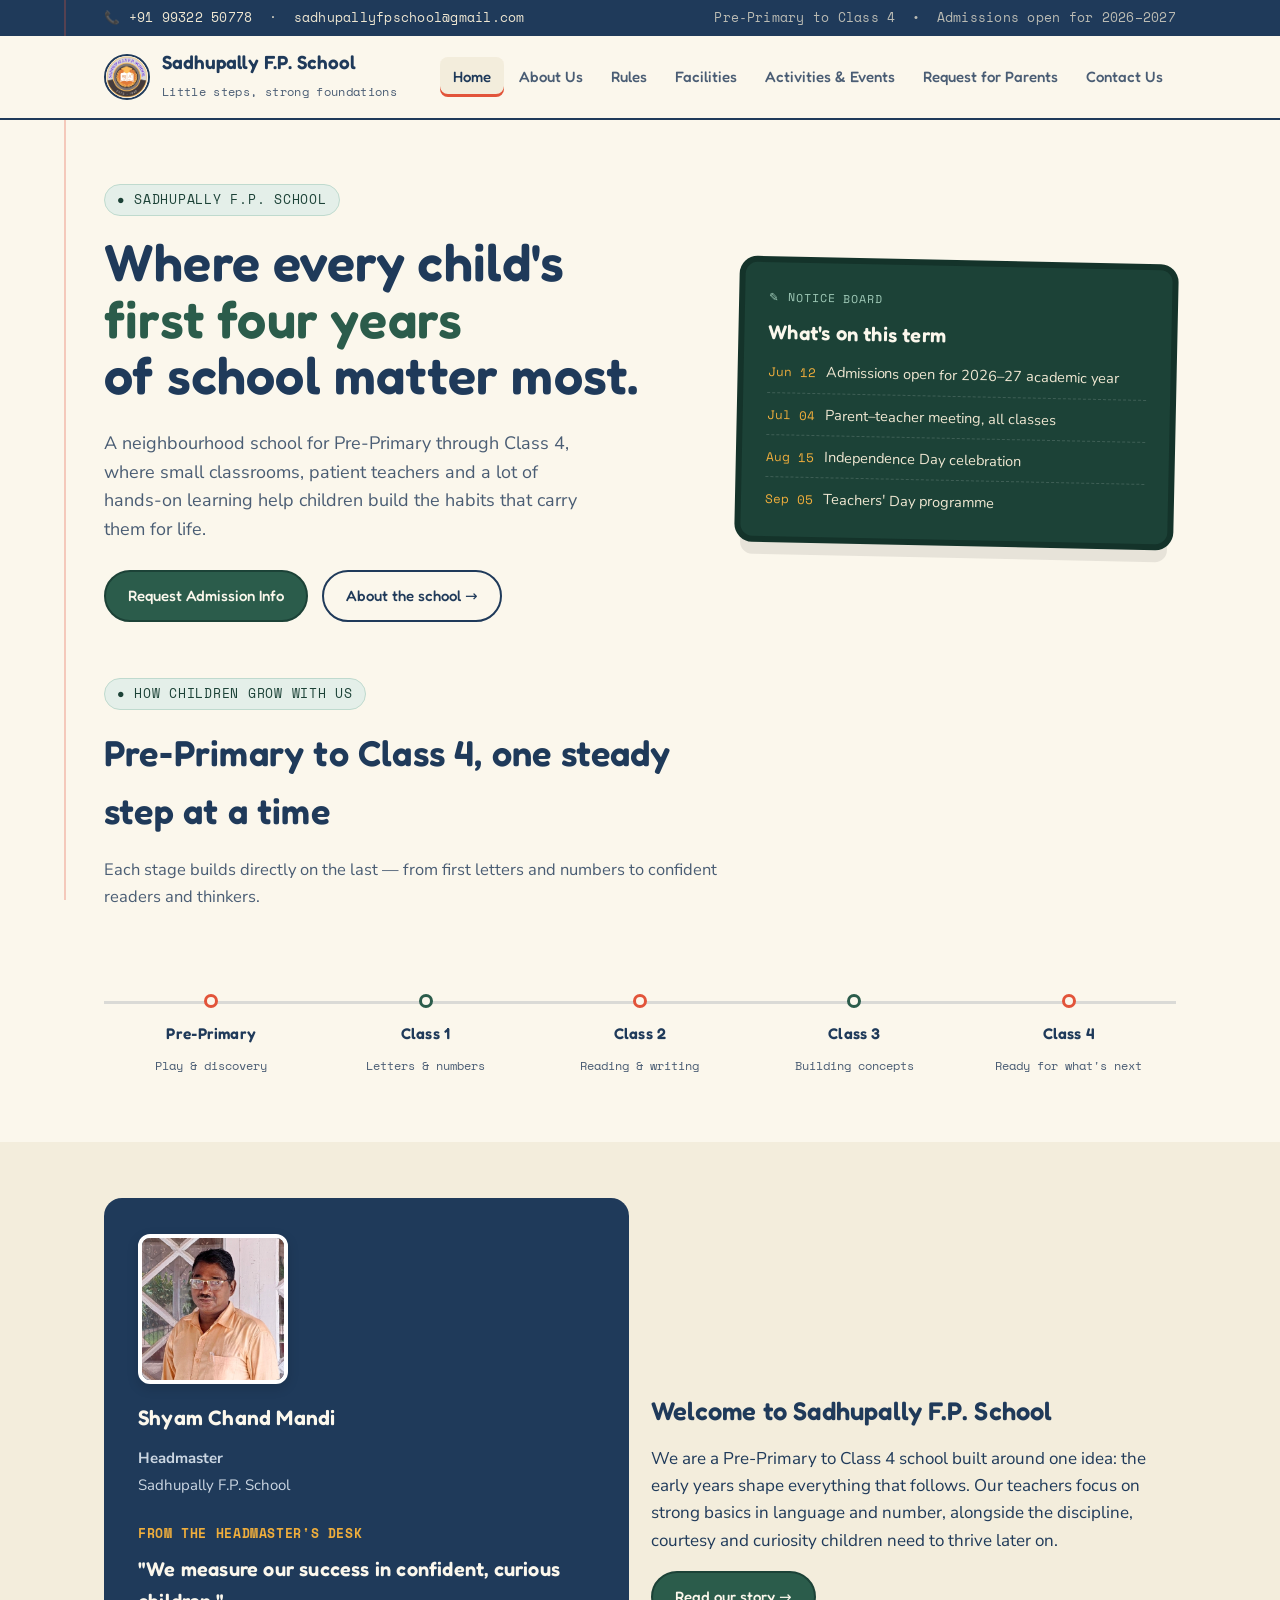
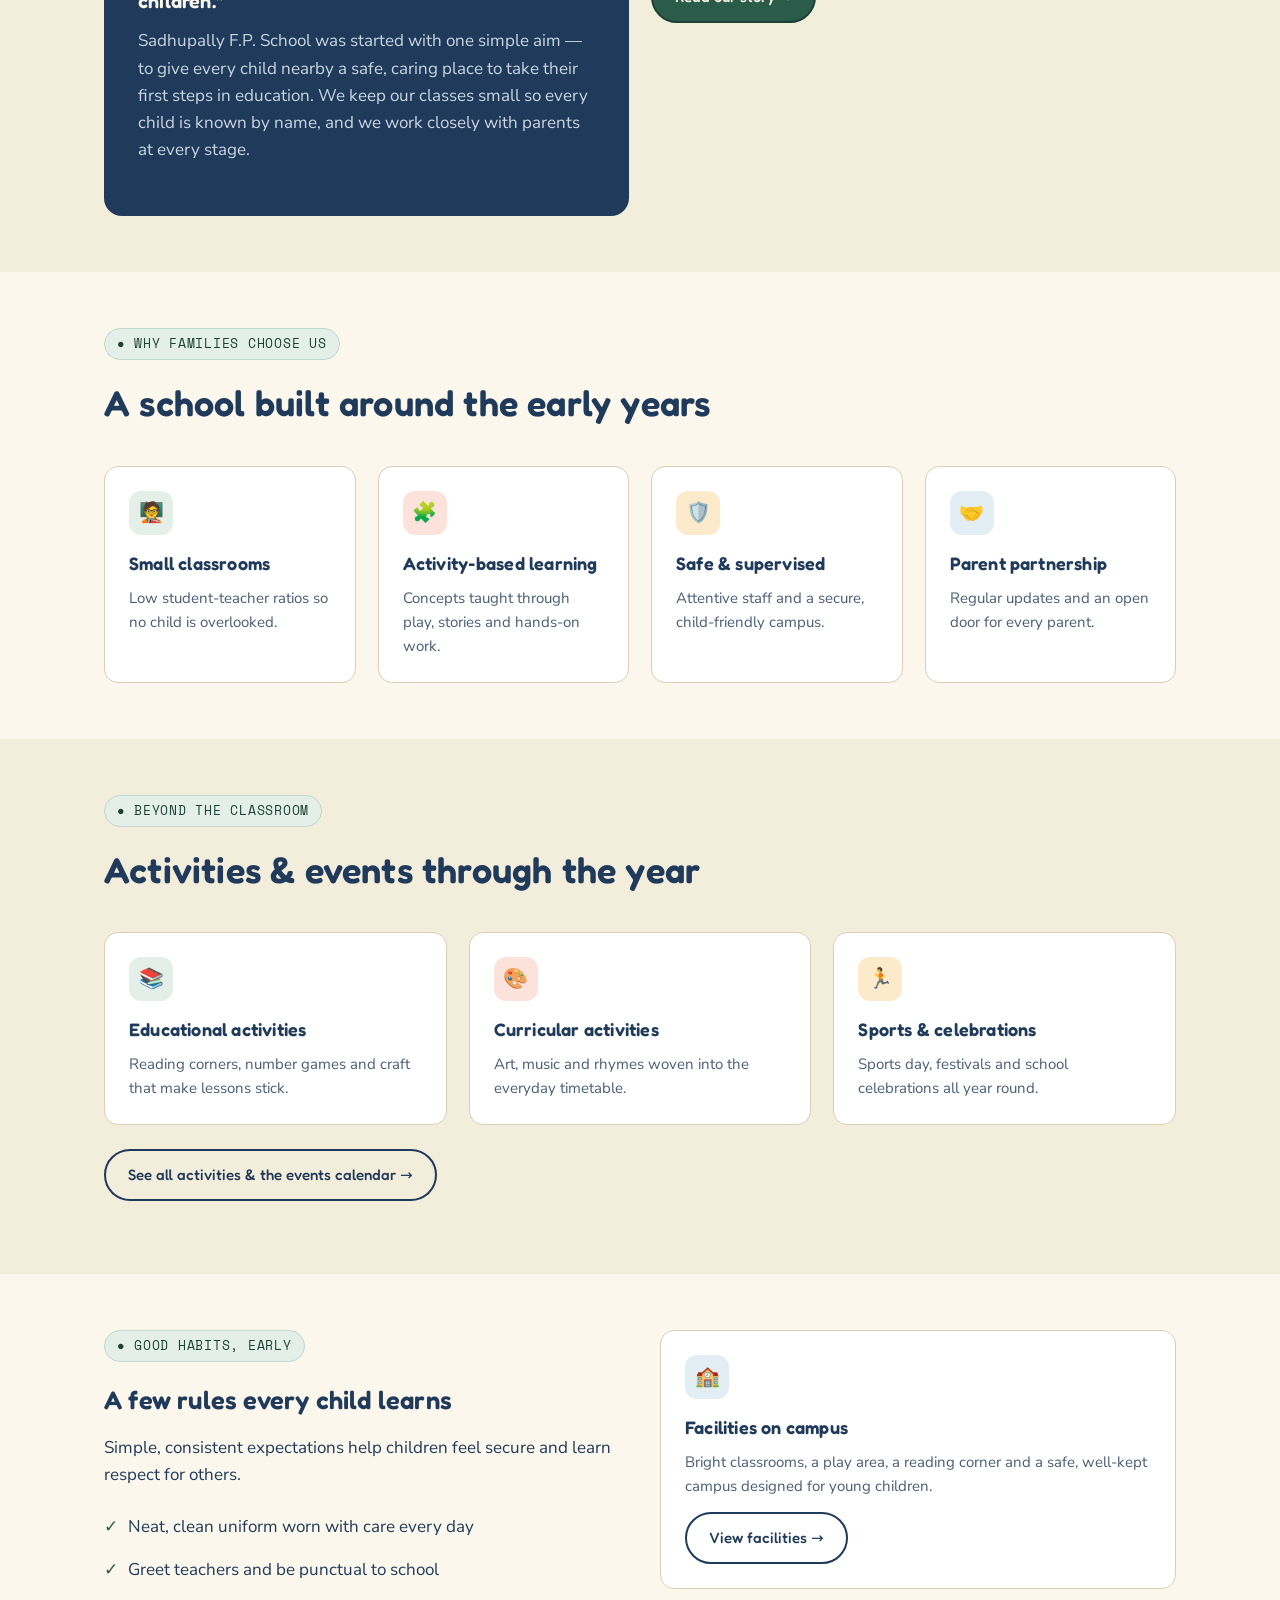
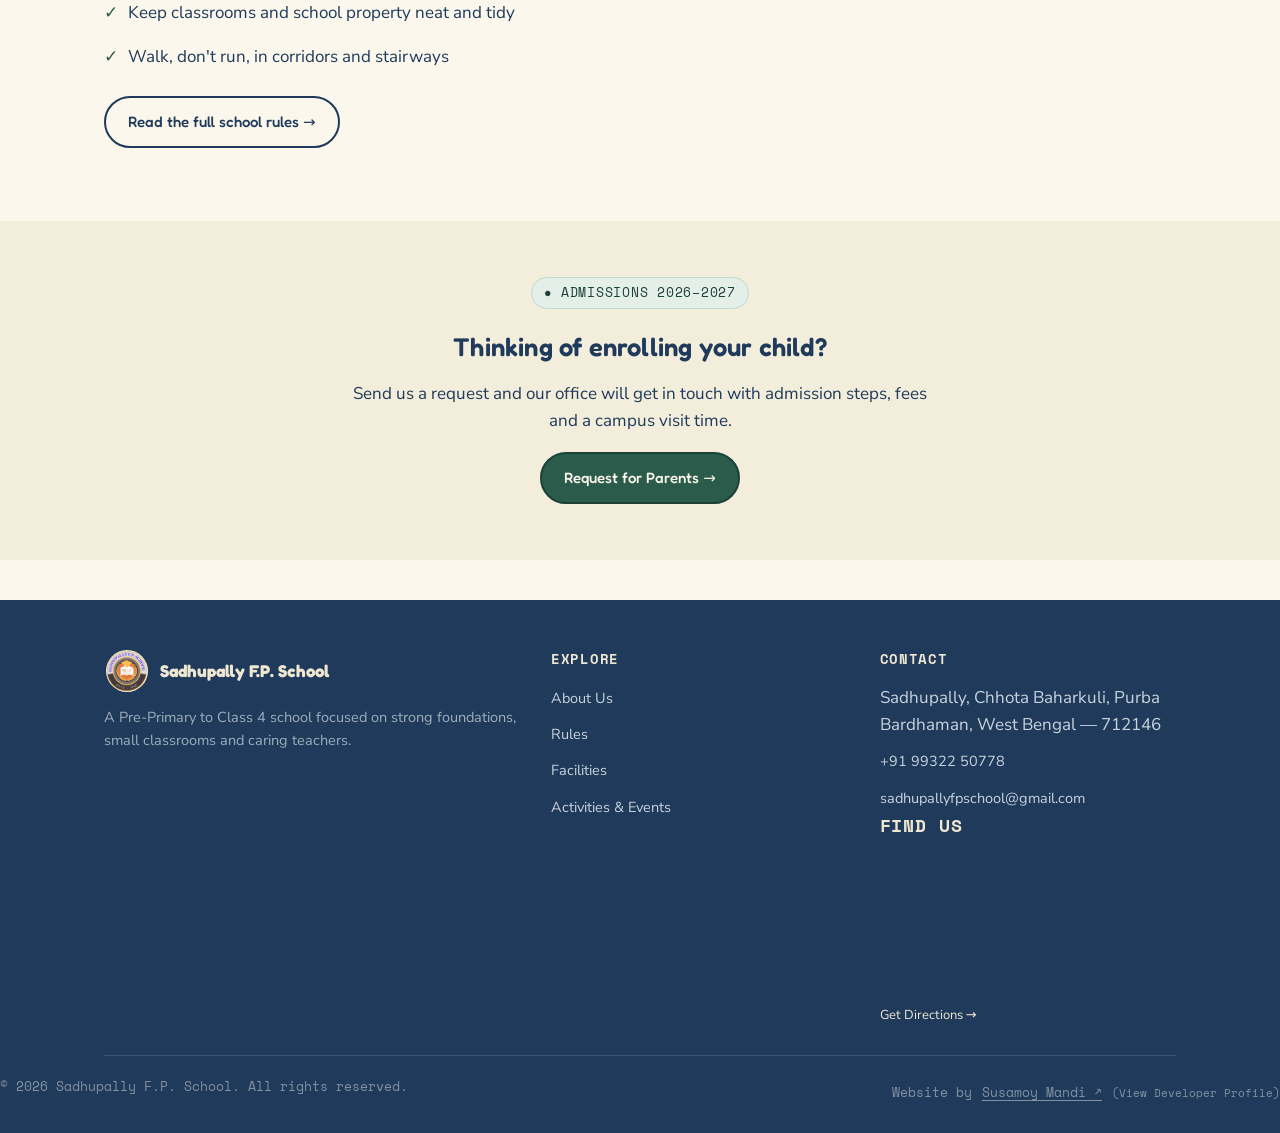
==== commit cdac8cea: "Fix HTML encoding issues in index.html" ====
--- a/index.html
+++ b/index.html
@@ -25,7 +25,7 @@
 <header class="site-header">
   <div class="container">
     <a class="brand" href="index.html">
-      <img src="https://i.ibb.co/7cHHKj4/logo1.jpg" alt="Sadhupally F.P. School Logo" class="brand__mark">
+      <img src="pic\logo1.jpg" alt="Sadhupally F.P. School Logo" class="brand__mark">
       <span>
         <span class="brand__name">Sadhupally F.P. School</span><br>
         <span class="brand__tag">Little steps, strong foundations</span>
@@ -295,7 +295,7 @@
       <div>
         <div class="footer-brand">
           <!-- <span class="brand__mark" style="background:#EFE7D2; color:var(--ink);">SF</span> -->
-          <img src="https://i.ibb.co/7cHHKj4/logo1.jpg" alt="Sadhupally F.P. School Logo" class="brand__mark">
+          <img src="pic\logo1.jpg" alt="Sadhupally F.P. School Logo" class="brand__mark">
           <strong style="color:#EFE7D2; font-family:var(--font-display);">Sadhupally F.P. School</strong>
         </div>
         <p>A Pre‑Primary to Class 4 school focused on strong foundations, small classrooms and caring teachers.</p>
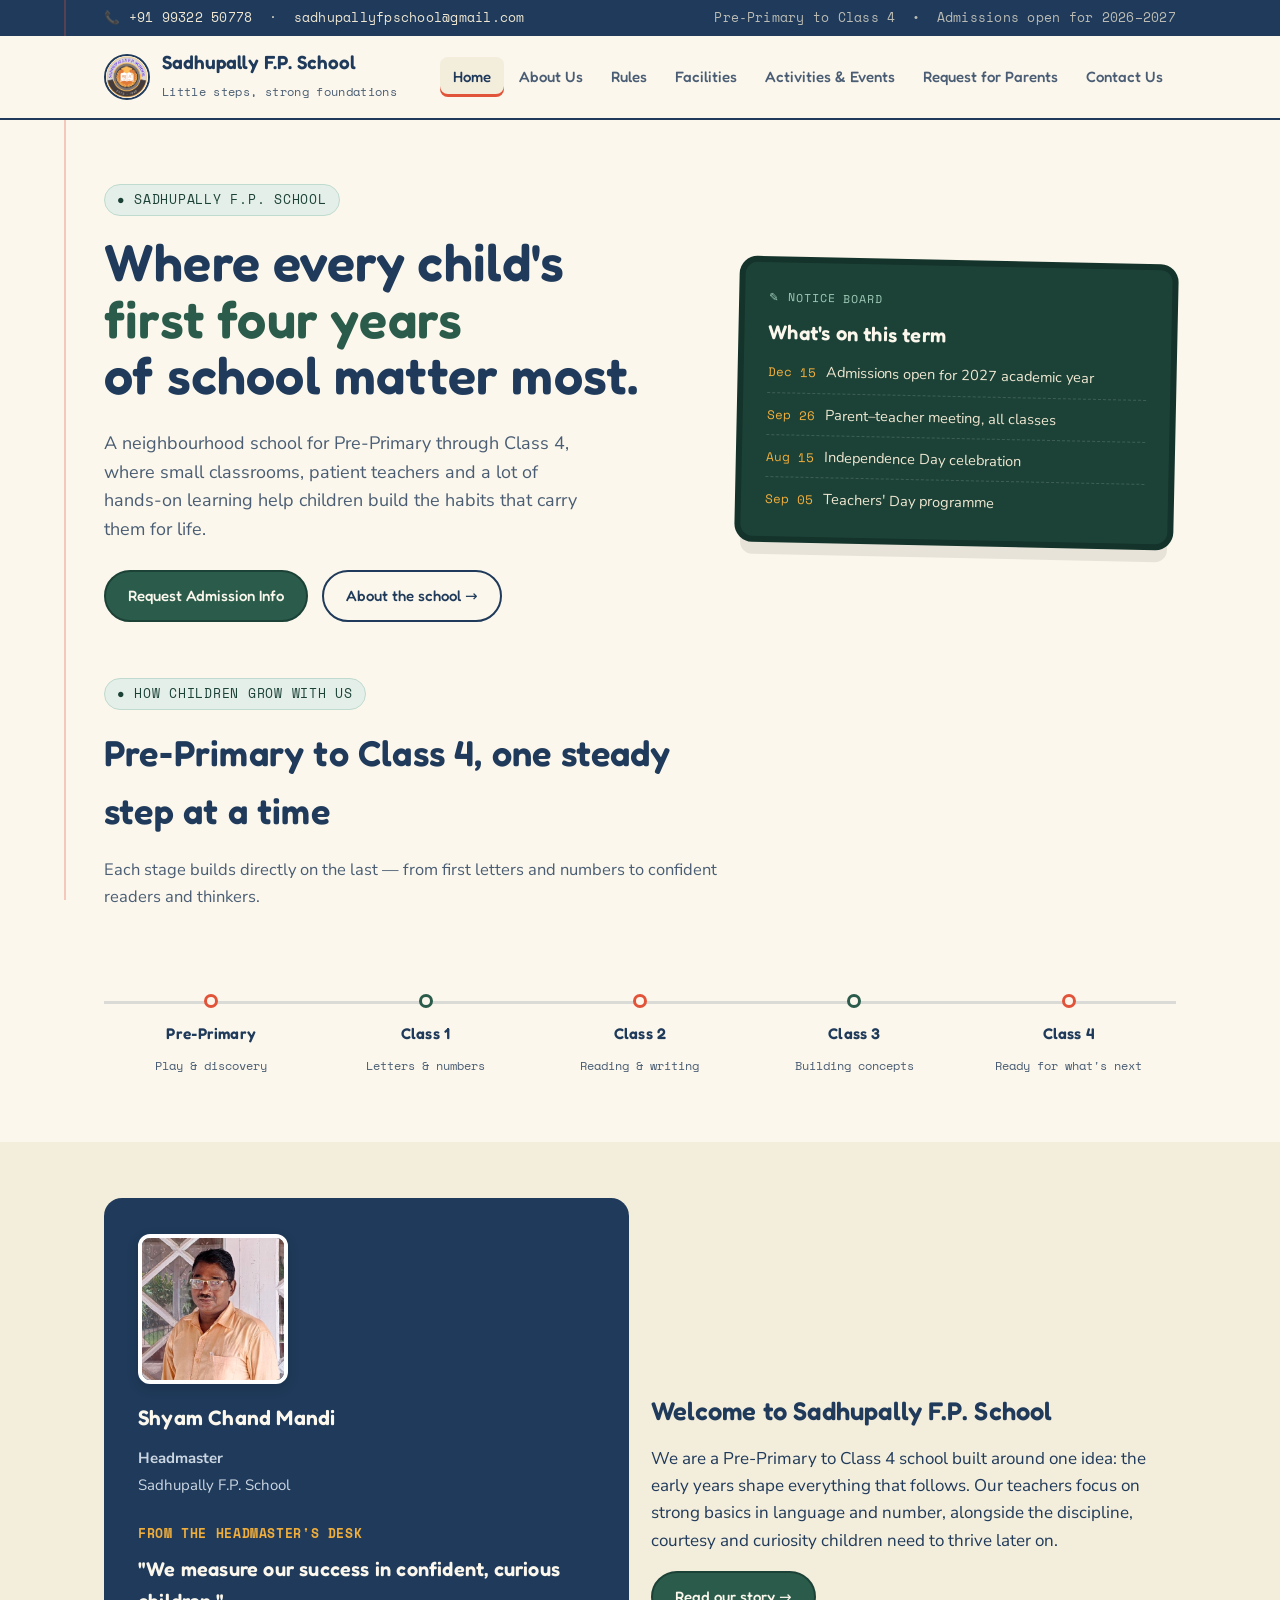
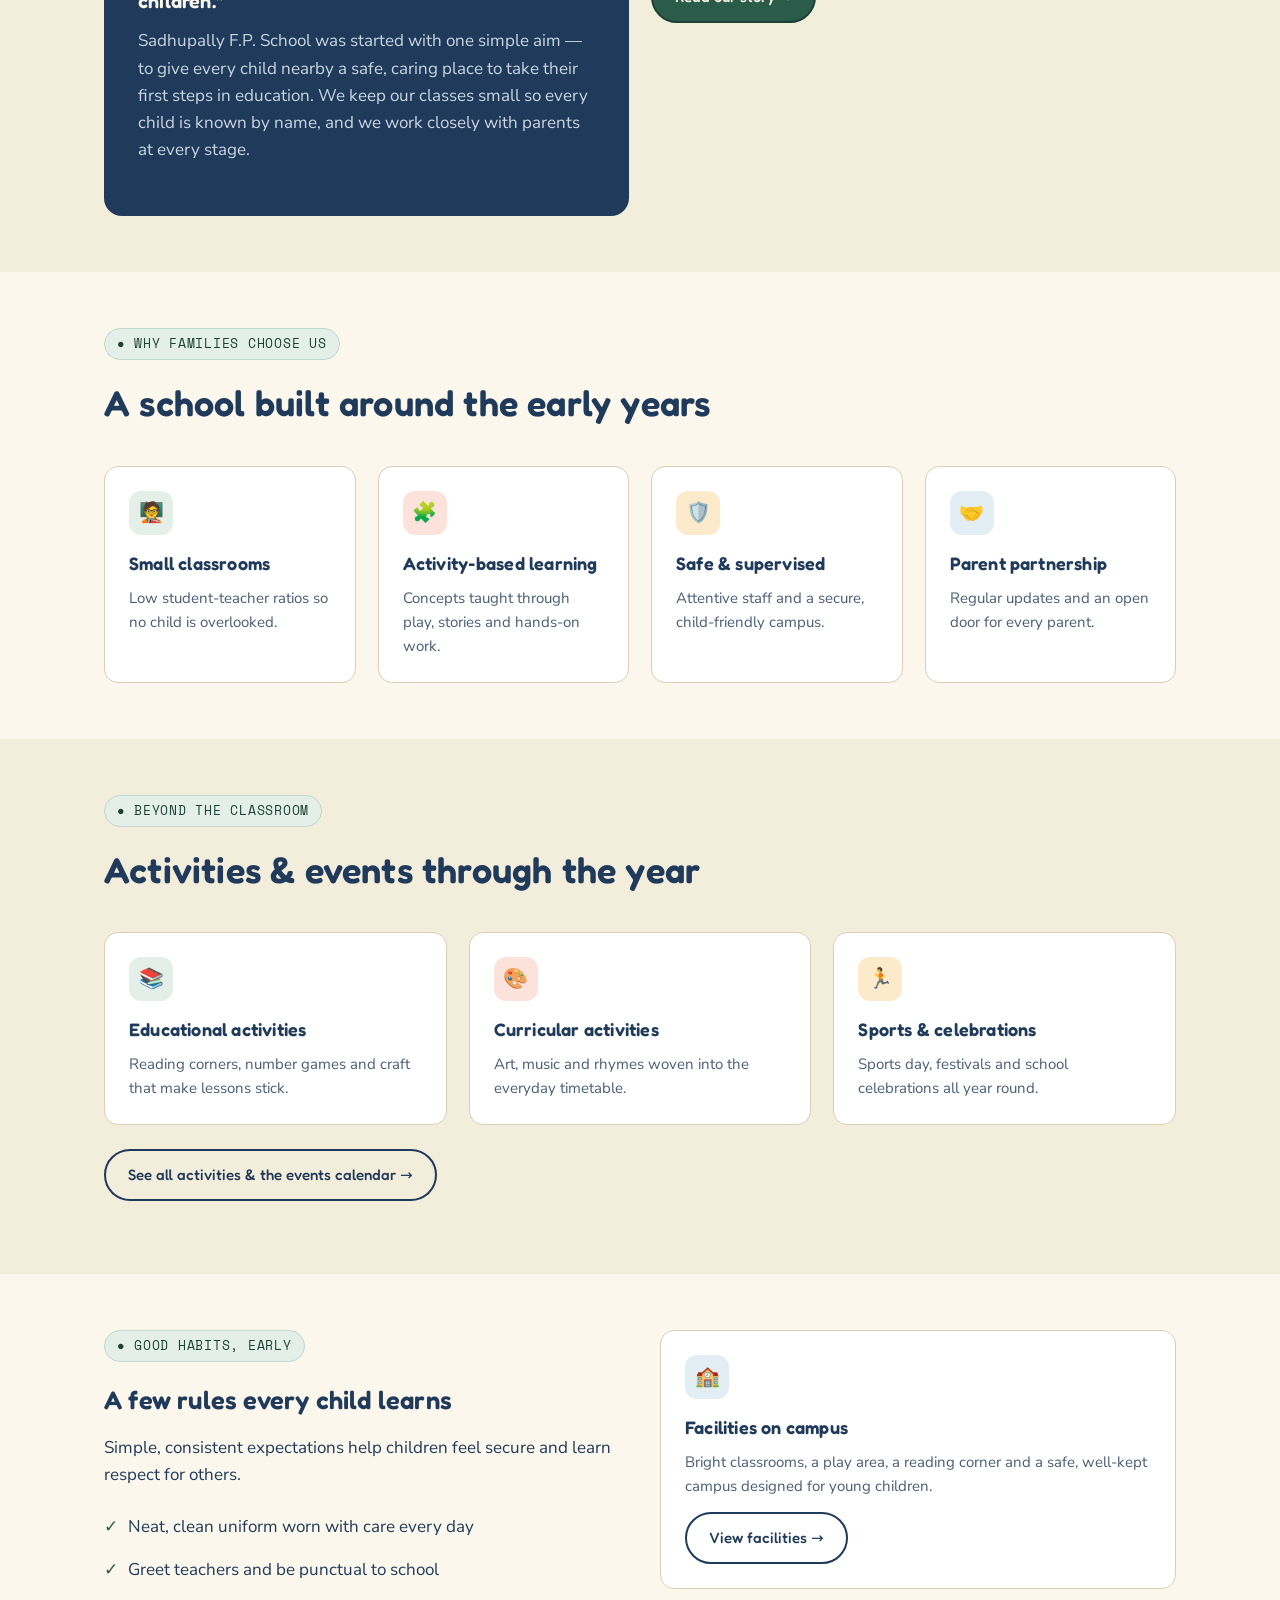
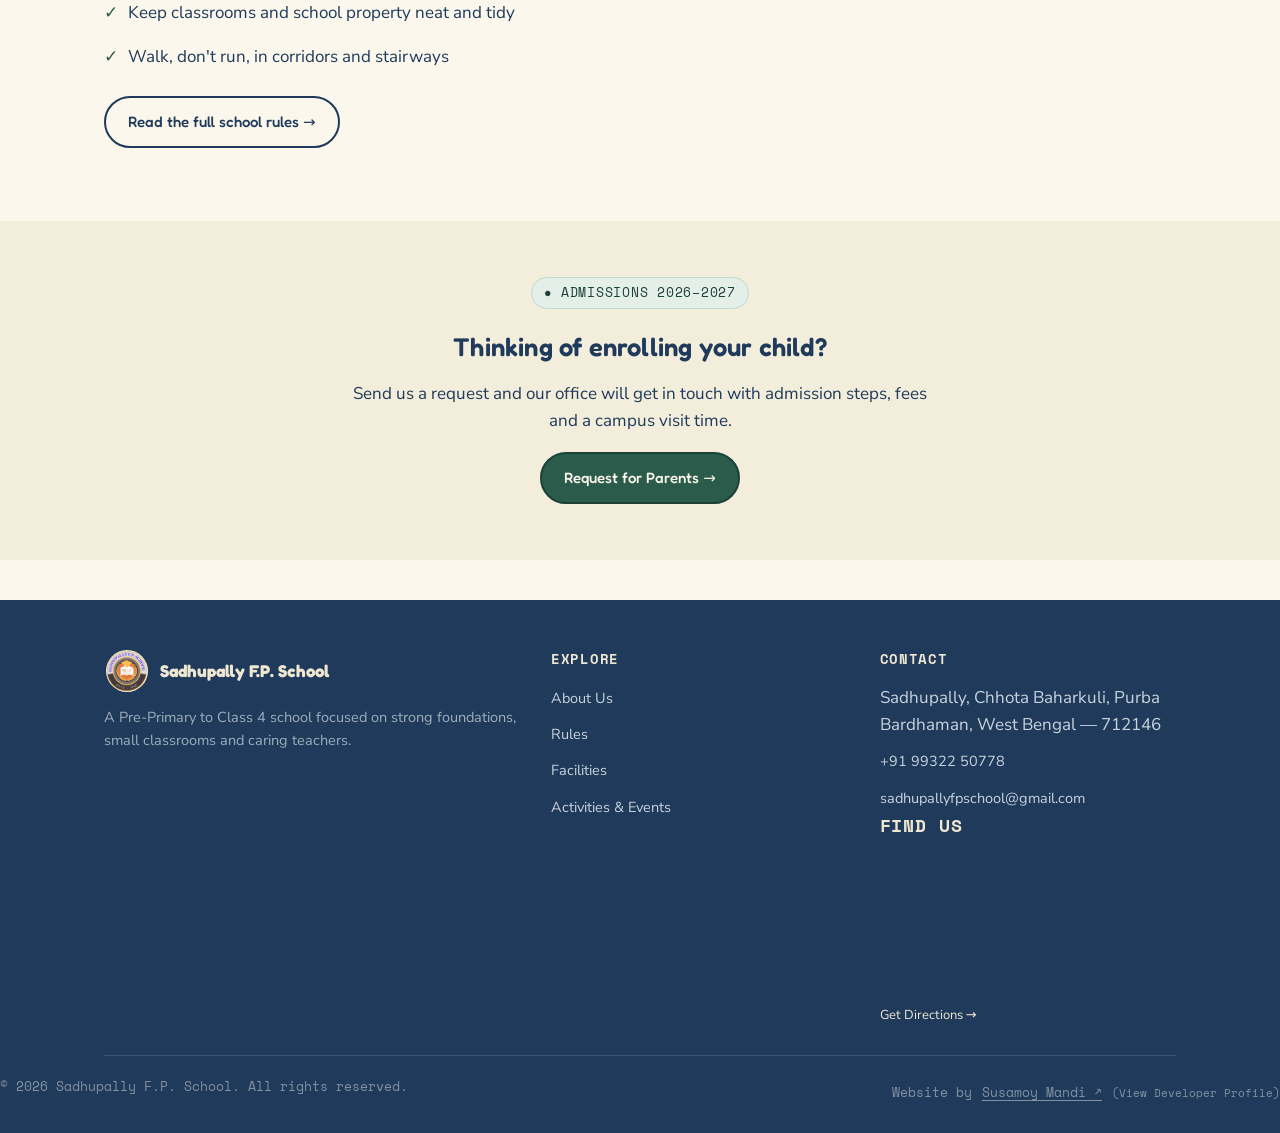
==== commit c19f4e80: "Update index.html content and notice board dates Updated the content of the index.html file, includi" ====
--- a/index.html
+++ b/index.html
@@ -75,8 +75,8 @@
         <div class="hero__board__label">✎ Notice Board</div>
         <h3>What's on this term</h3>
         <ul>
-          <li><span class="chalk-date">Jun 12</span> Admissions open for 2026–27 academic year</li>
-          <li><span class="chalk-date">Jul 04</span> Parent–teacher meeting, all classes</li>
+          <li><span class="chalk-date">Dec 15</span> Admissions open for 2027 academic year</li>
+          <li><span class="chalk-date">Sep 26</span> Parent–teacher meeting, all classes</li>
           <li><span class="chalk-date">Aug 15</span> Independence Day celebration</li>
           <li><span class="chalk-date">Sep 05</span> Teachers' Day programme</li>
         </ul>
--- a/style.css
+++ b/style.css
@@ -39,7 +39,24 @@
   line-height:1.6;
   -webkit-font-smoothing:antialiased;
 }
-img{ max-width:100%; display:block; }
+/* ========================================
+   IMAGE PROTECTION
+======================================== */
+
+img {
+    max-width: 100%;
+    display: block;
+
+    /* Prevent image selection */
+    -webkit-user-select: none;
+    user-select: none;
+
+    /* Prevent image dragging */
+    -webkit-user-drag: none;
+
+    /* Disable mobile long-press callout */
+    -webkit-touch-callout: none;
+}
 a{ color:inherit; text-decoration:none; }
 ul{ margin:0; padding:0; list-style:none; }
 h1,h2,h3,h4{
@@ -1045,4 +1062,4 @@
   color: inherit;
   text-decoration: underline;
   text-underline-offset: 3px;
-}+}
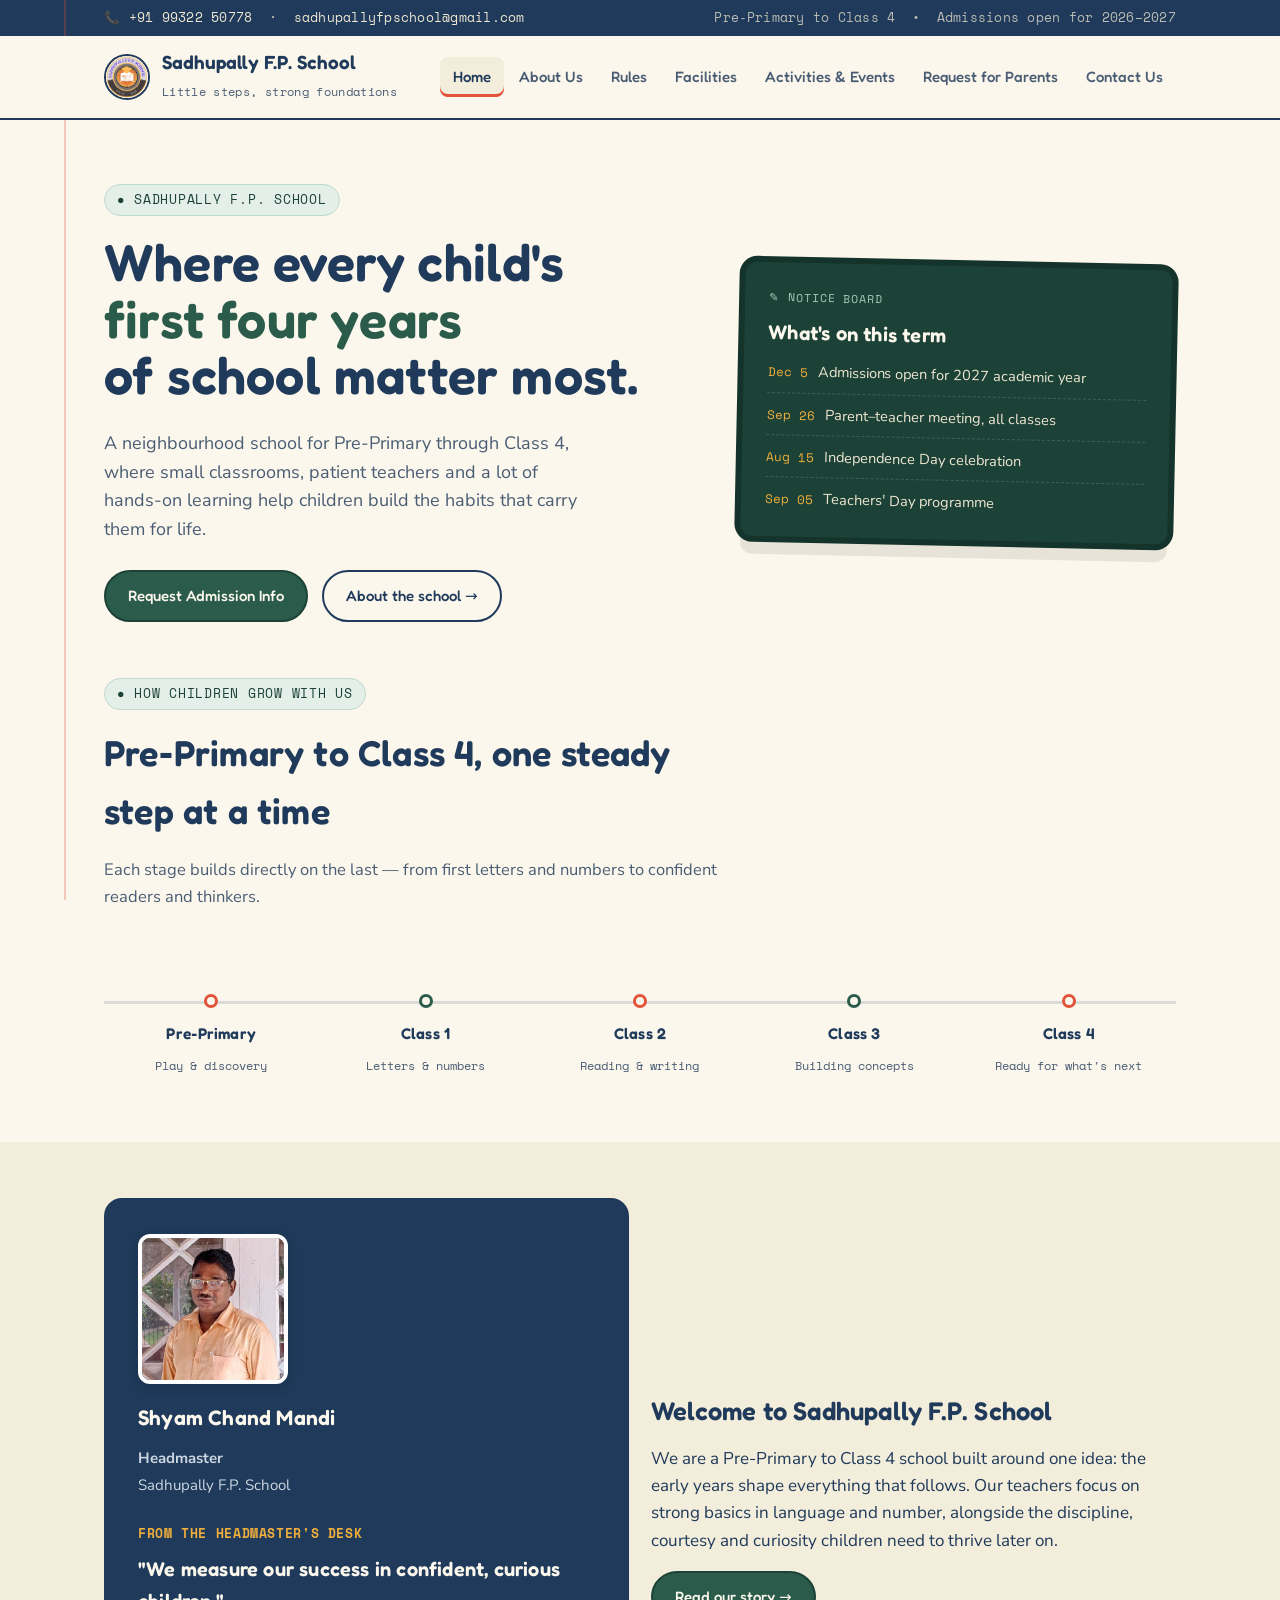
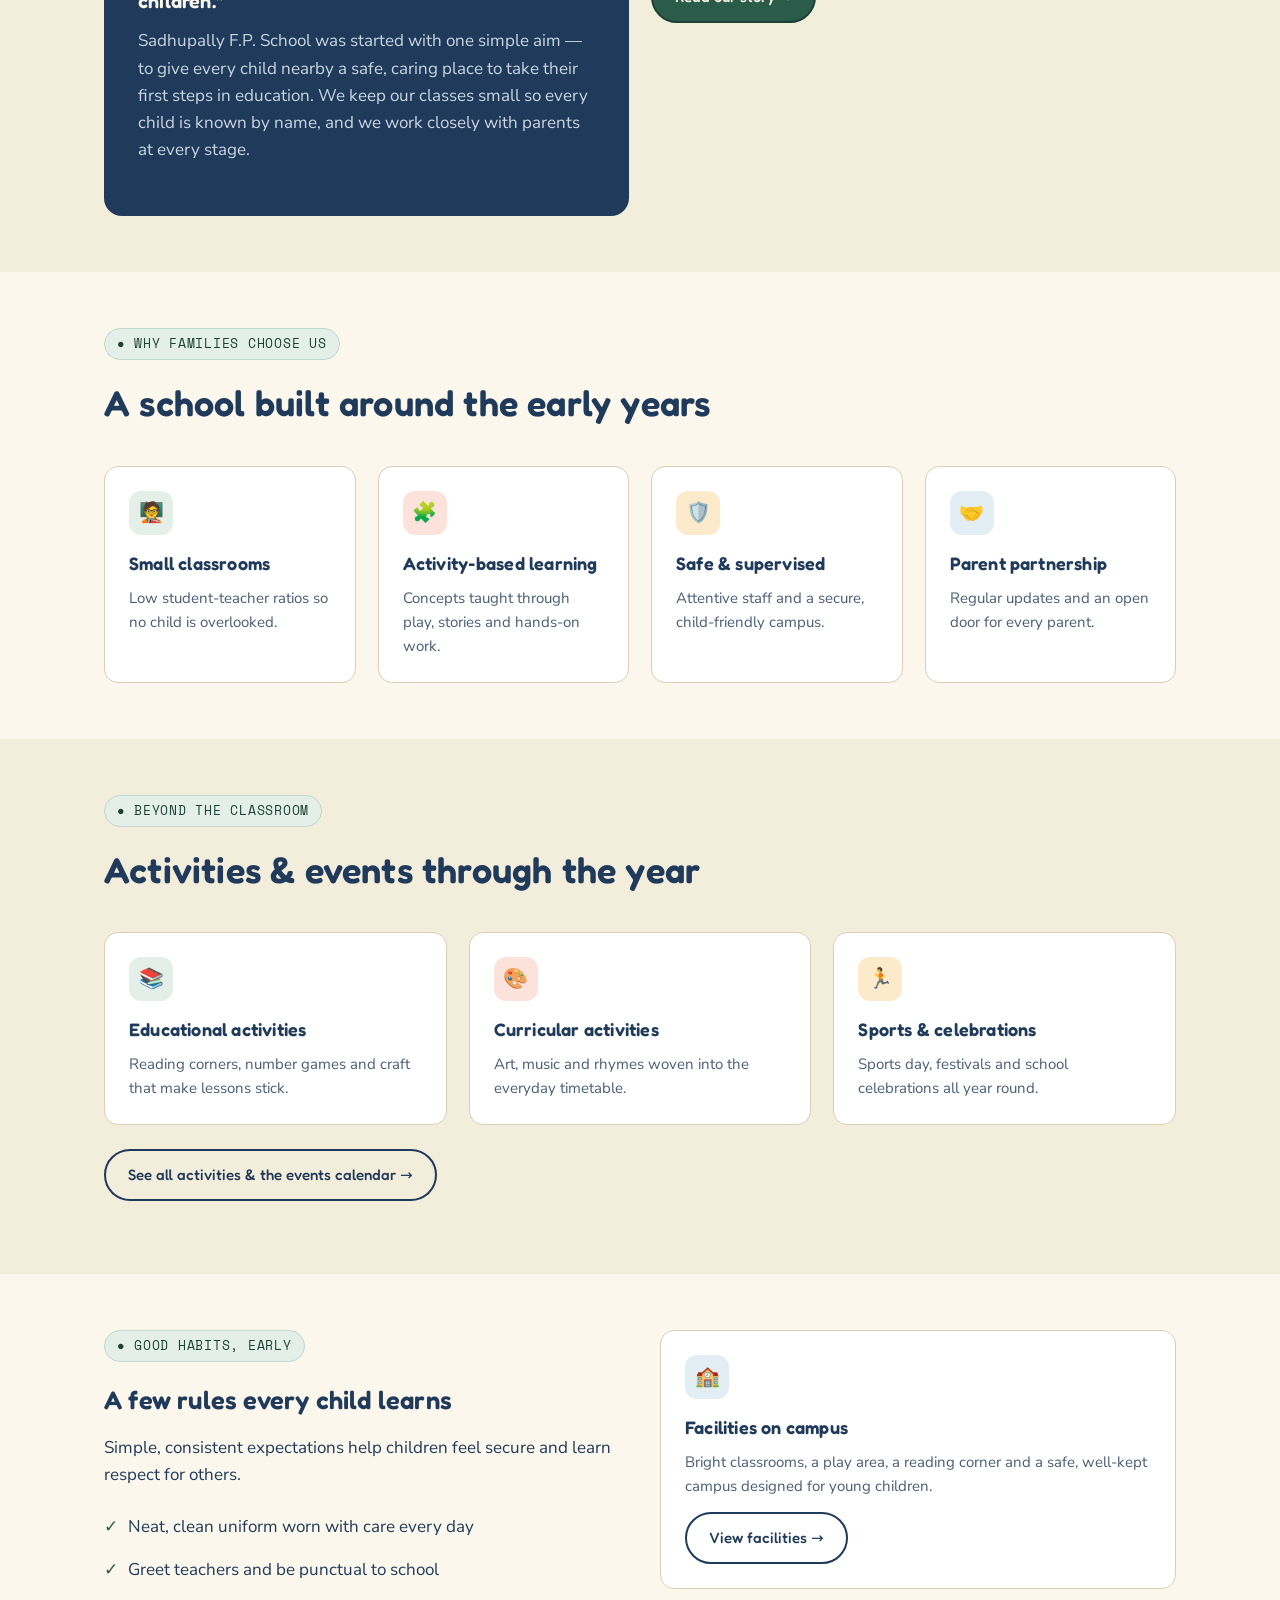
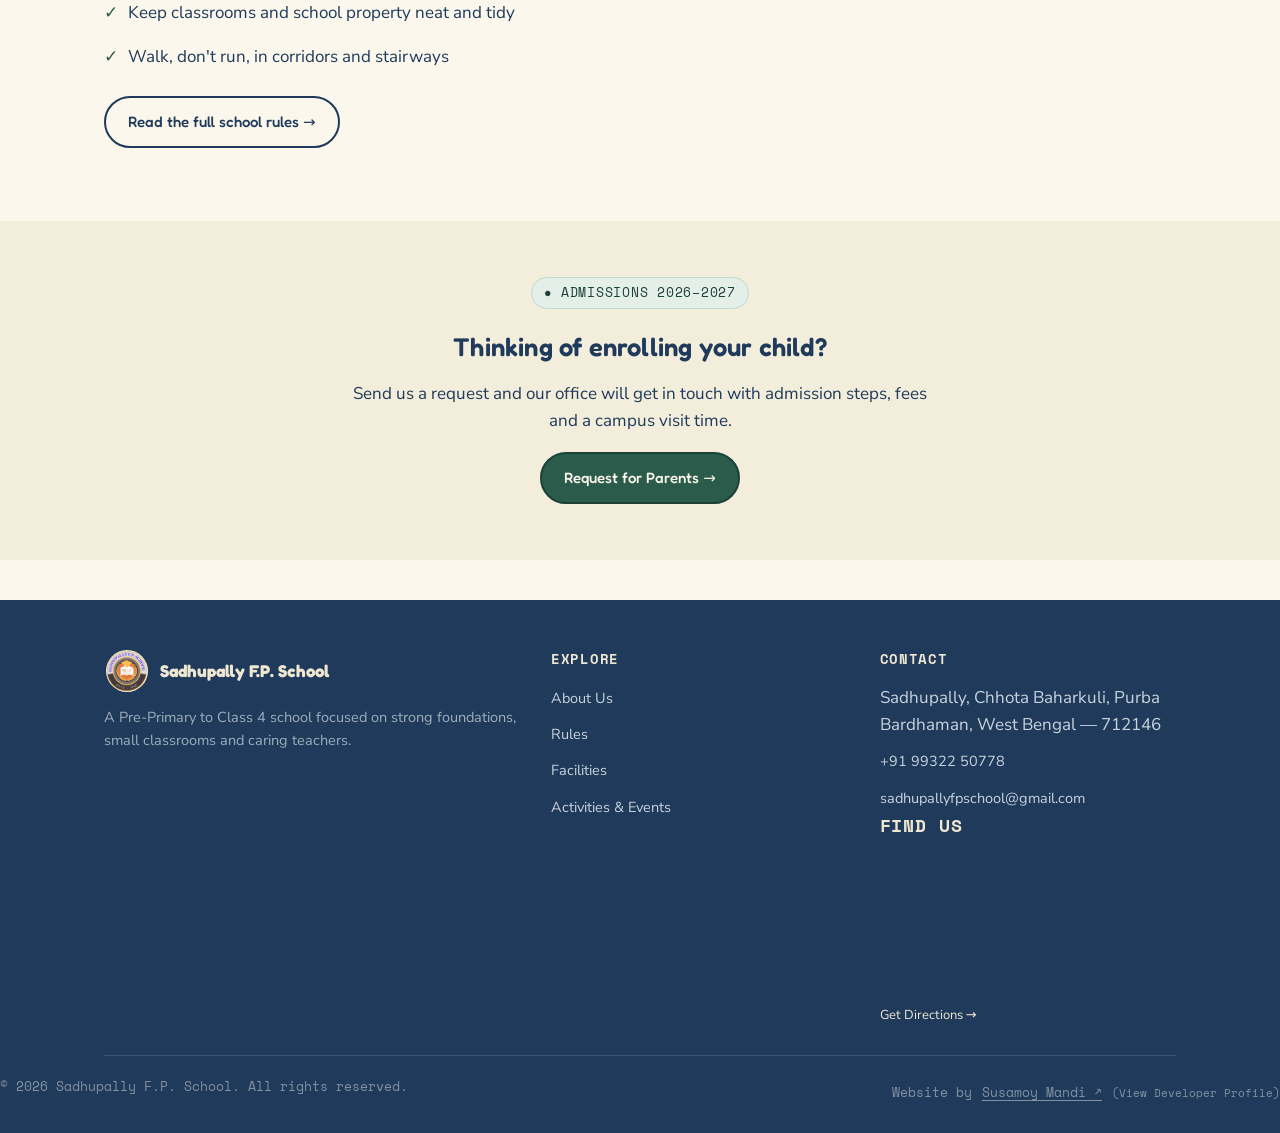
==== commit 345ab5d2: "Change notice board dates in index.html Updated notice board dates for upcoming events." ====
--- a/index.html
+++ b/index.html
@@ -75,7 +75,7 @@
         <div class="hero__board__label">✎ Notice Board</div>
         <h3>What's on this term</h3>
         <ul>
-          <li><span class="chalk-date">Dec 15</span> Admissions open for 2027 academic year</li>
+          <li><span class="chalk-date">Dec 5</span> Admissions open for 2027 academic year</li>
           <li><span class="chalk-date">Sep 26</span> Parent–teacher meeting, all classes</li>
           <li><span class="chalk-date">Aug 15</span> Independence Day celebration</li>
           <li><span class="chalk-date">Sep 05</span> Teachers' Day programme</li>
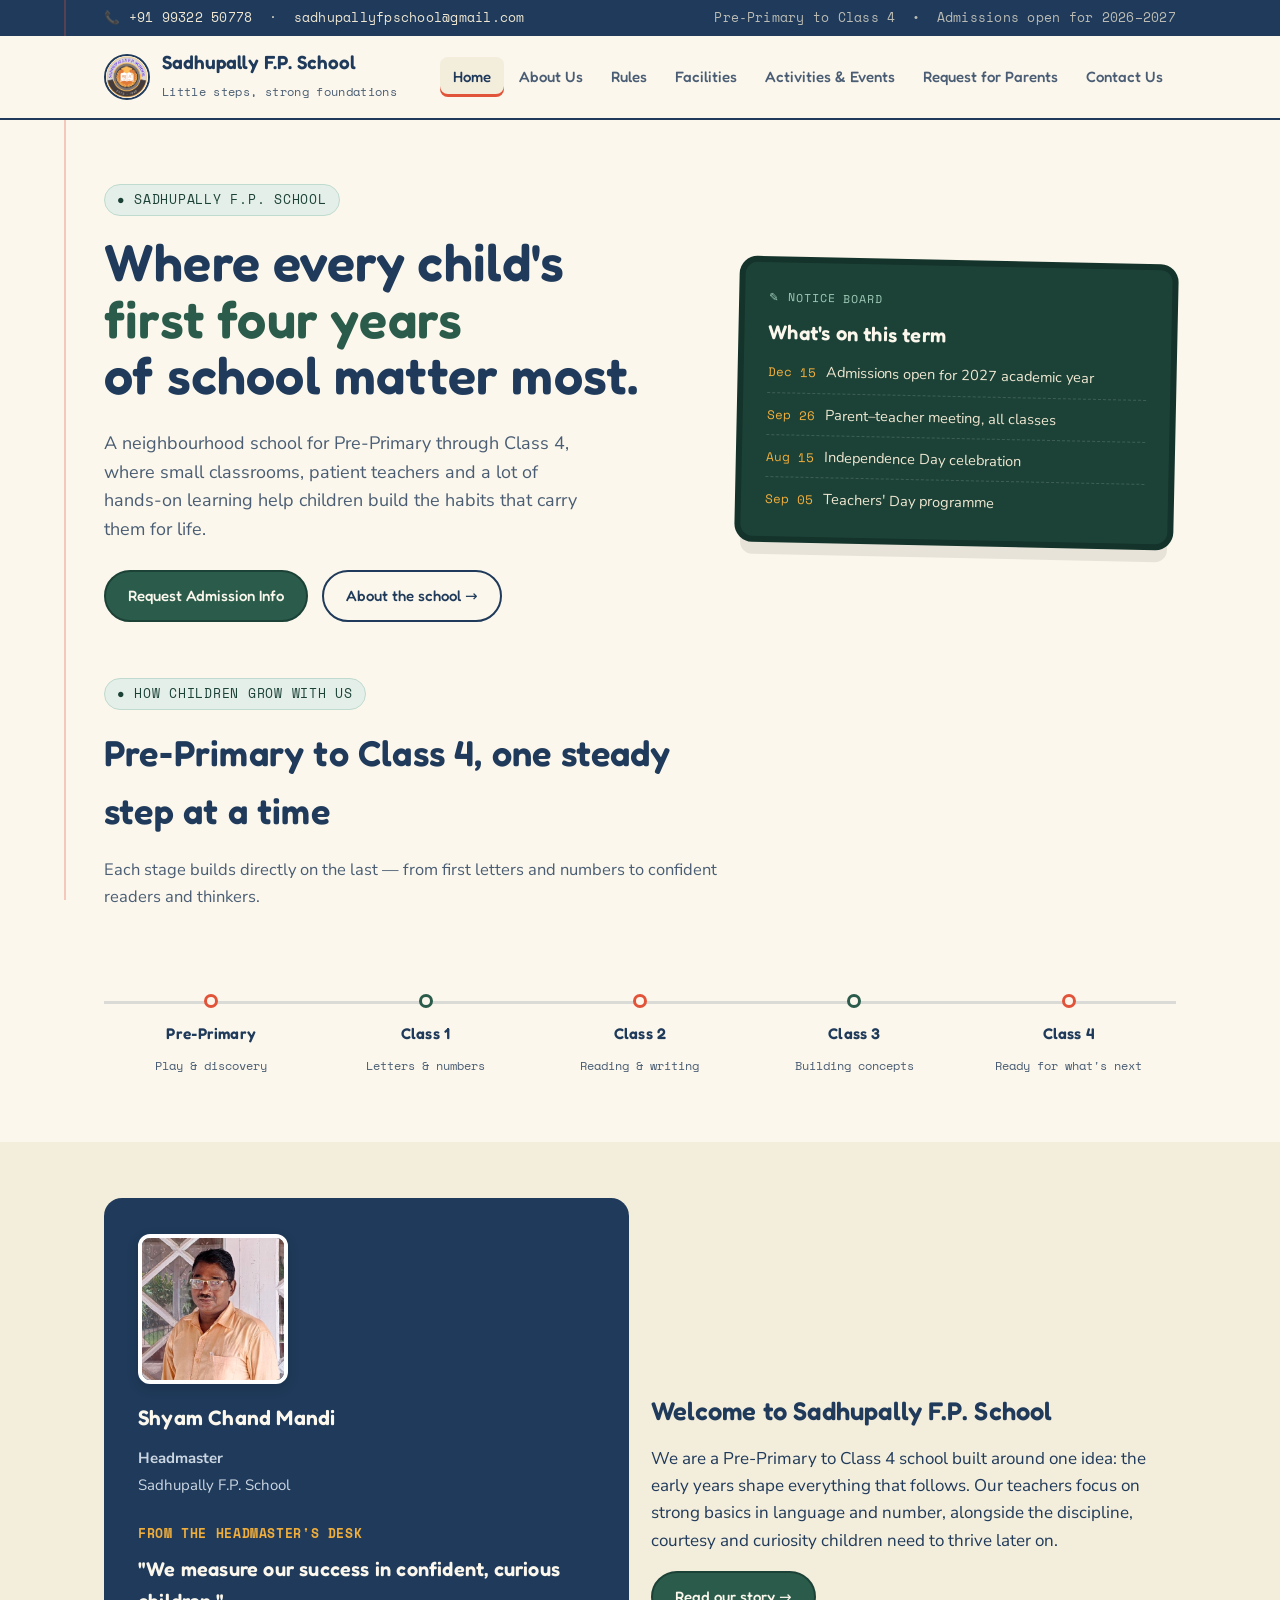
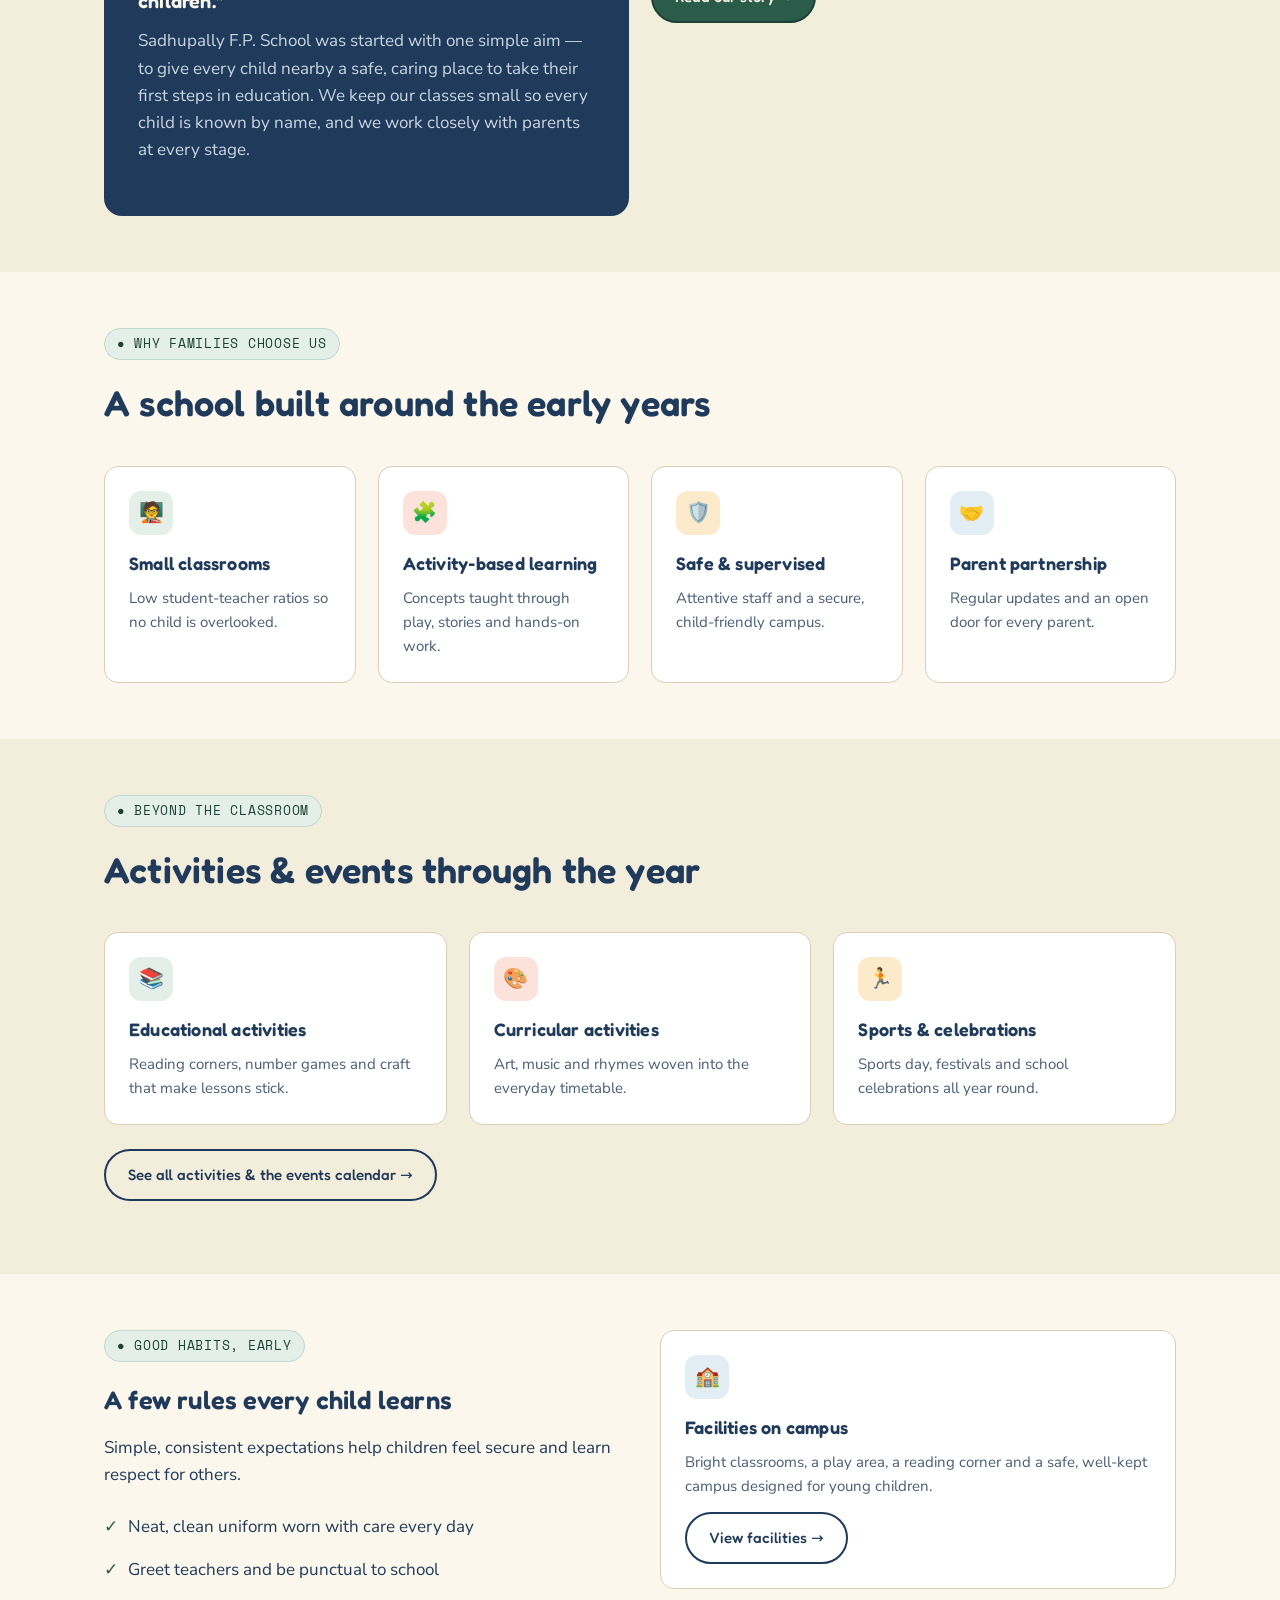
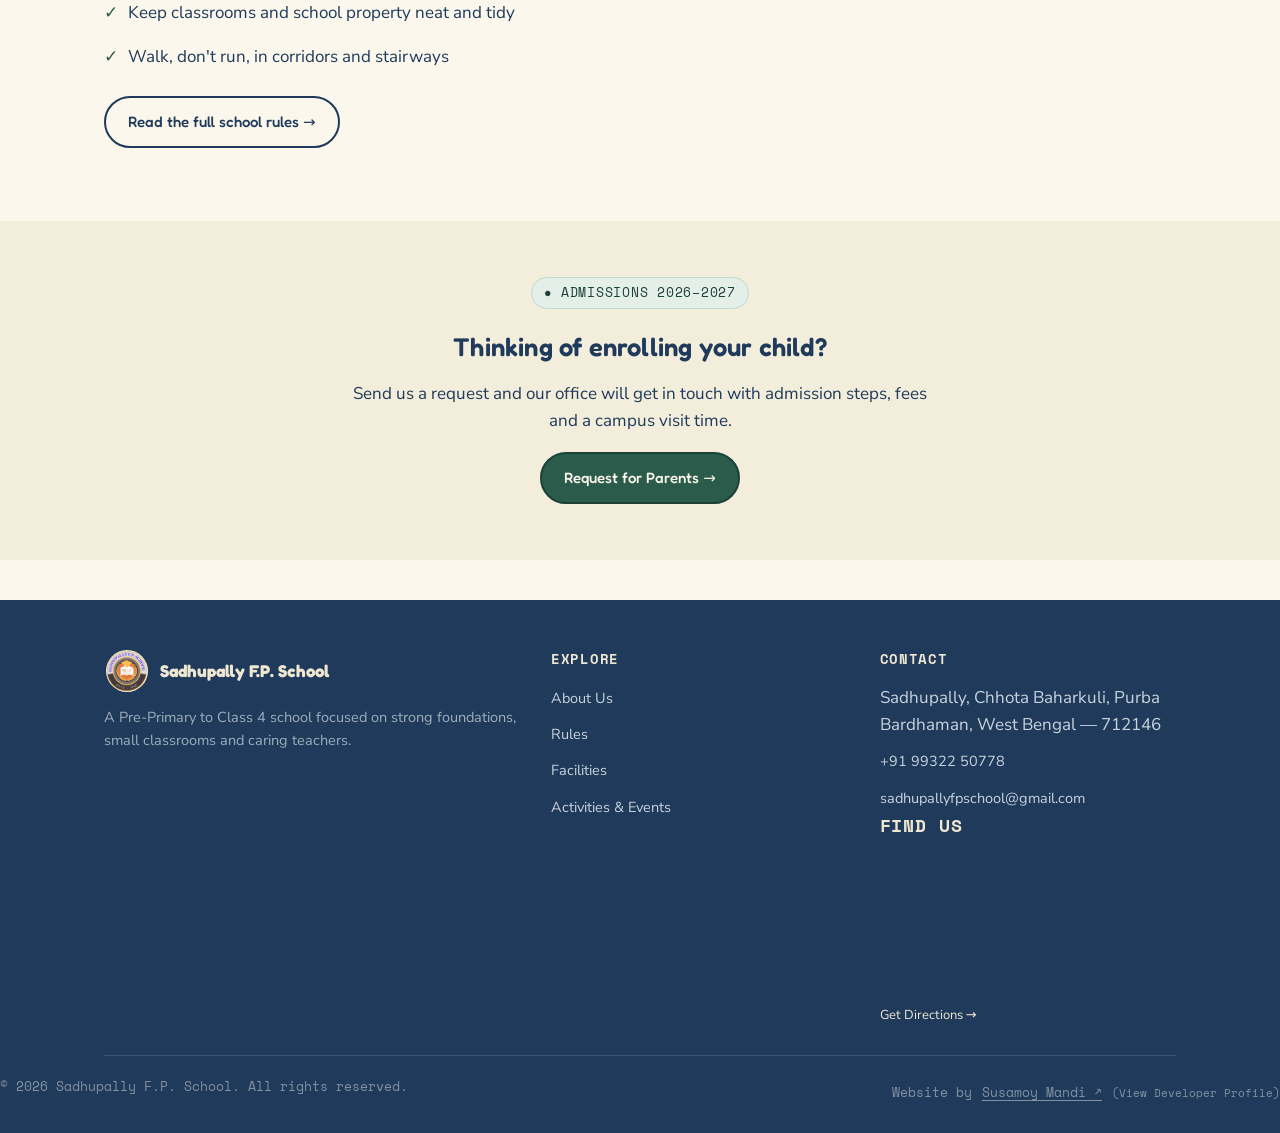
==== commit fab9e608: "Fix notice board dates and formatting in index.html Updated notice board dates and corrected minor f" ====
--- a/index.html
+++ b/index.html
@@ -75,7 +75,7 @@
         <div class="hero__board__label">✎ Notice Board</div>
         <h3>What's on this term</h3>
         <ul>
-          <li><span class="chalk-date">Dec 5</span> Admissions open for 2027 academic year</li>
+          <li><span class="chalk-date">Dec 15</span> Admissions open for 2027 academic year</li>
           <li><span class="chalk-date">Sep 26</span> Parent–teacher meeting, all classes</li>
           <li><span class="chalk-date">Aug 15</span> Independence Day celebration</li>
           <li><span class="chalk-date">Sep 05</span> Teachers' Day programme</li>
